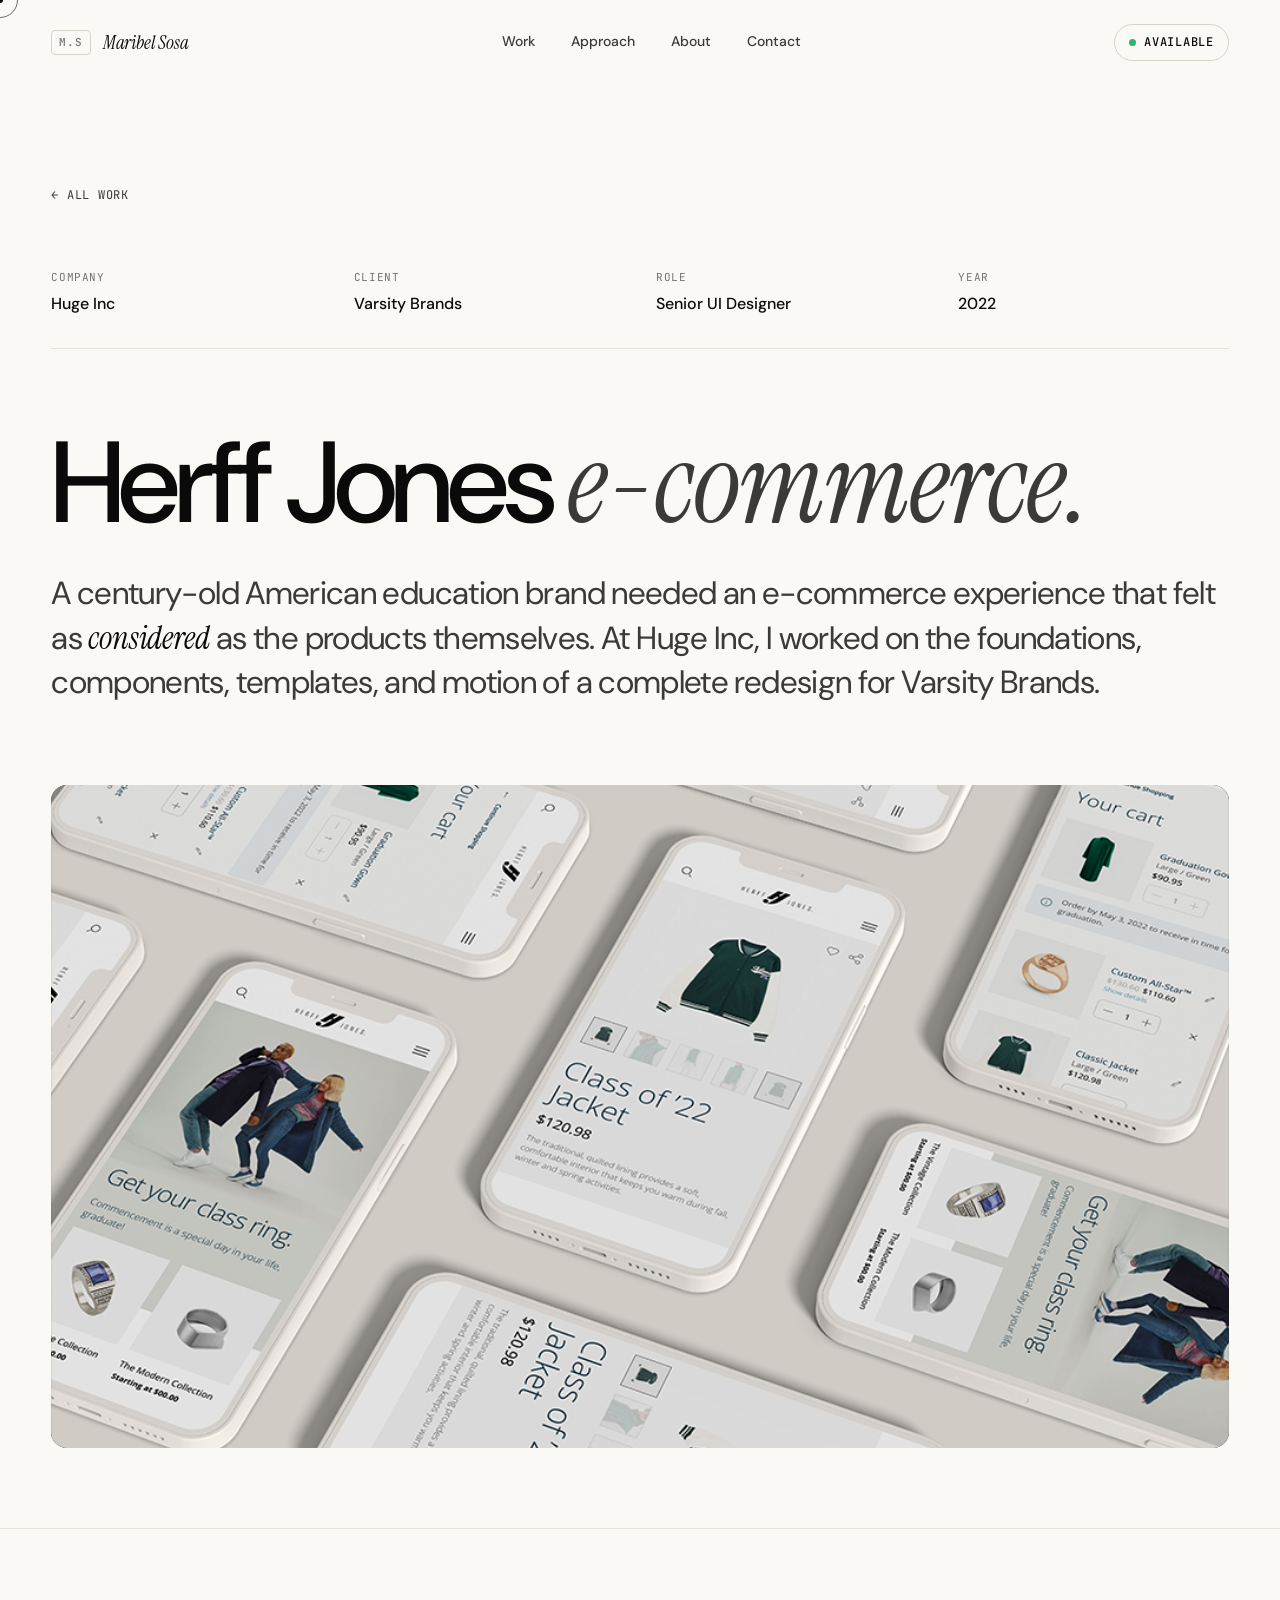
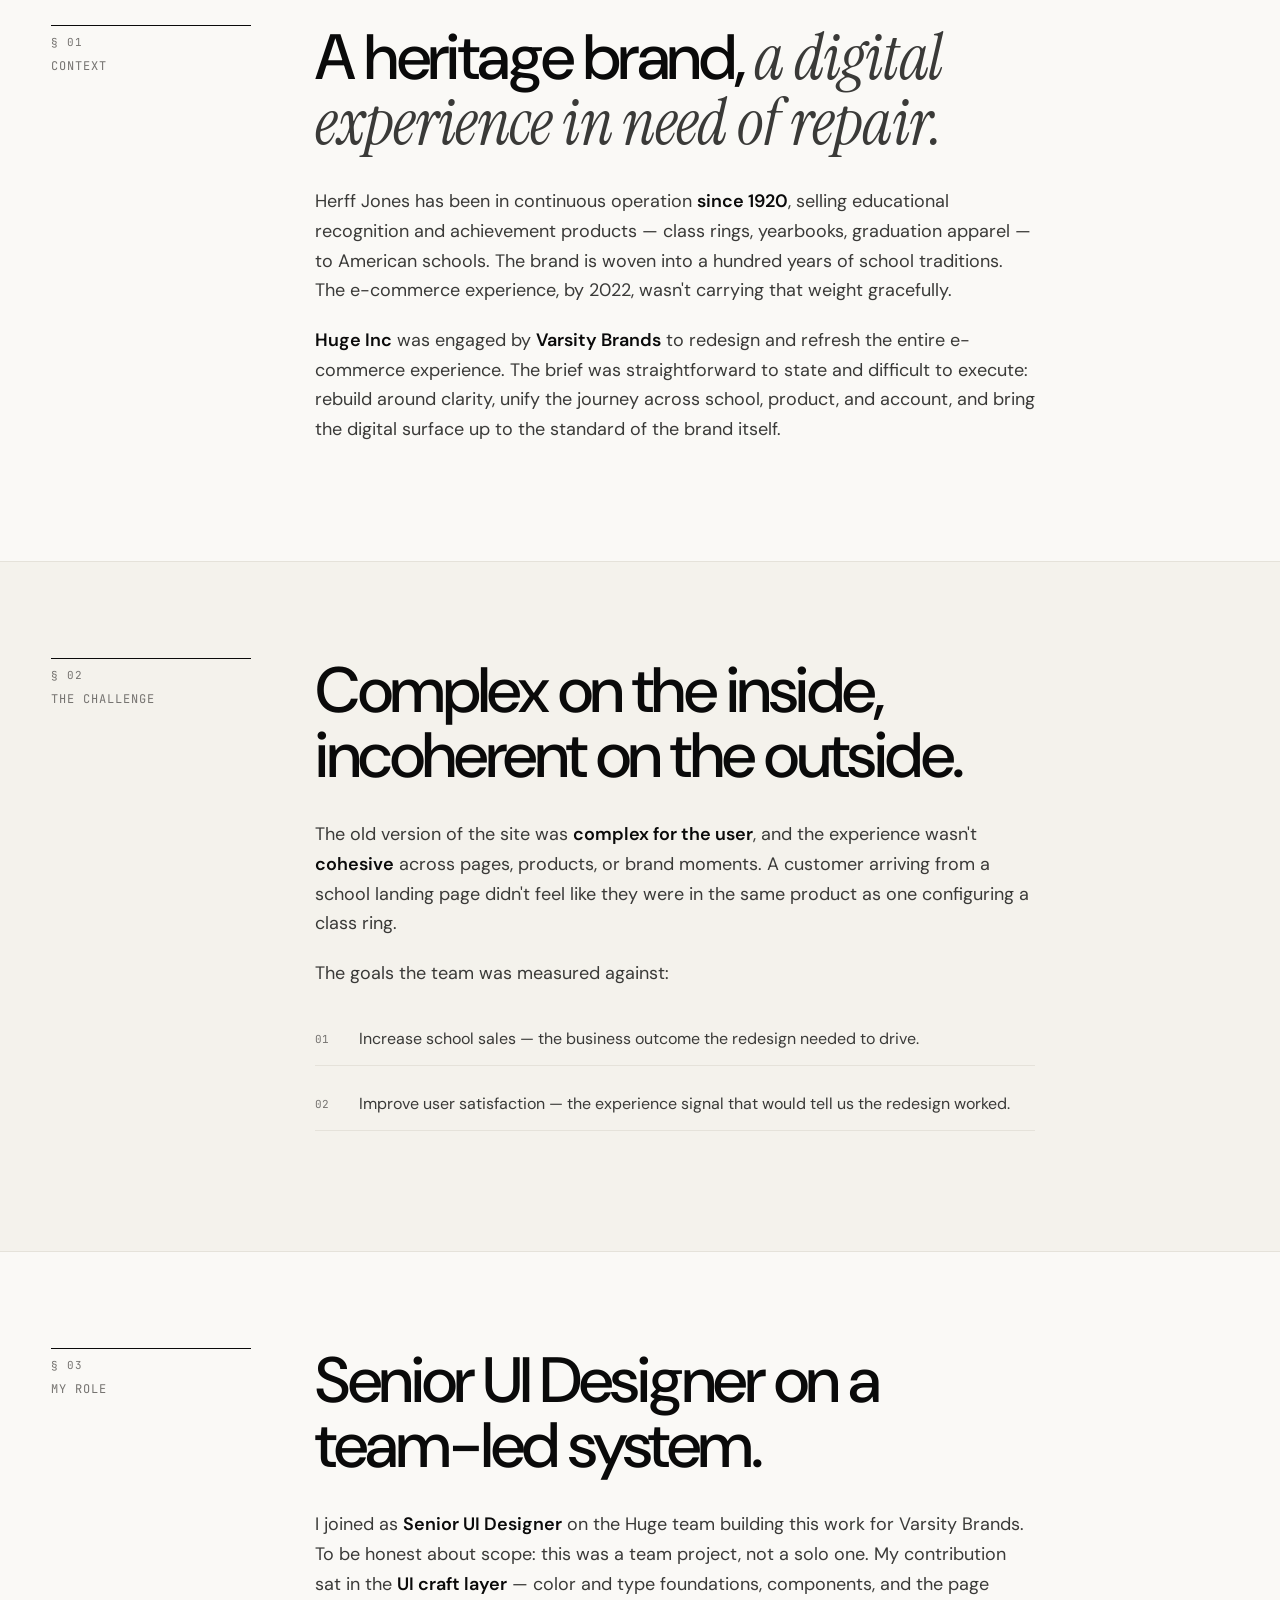
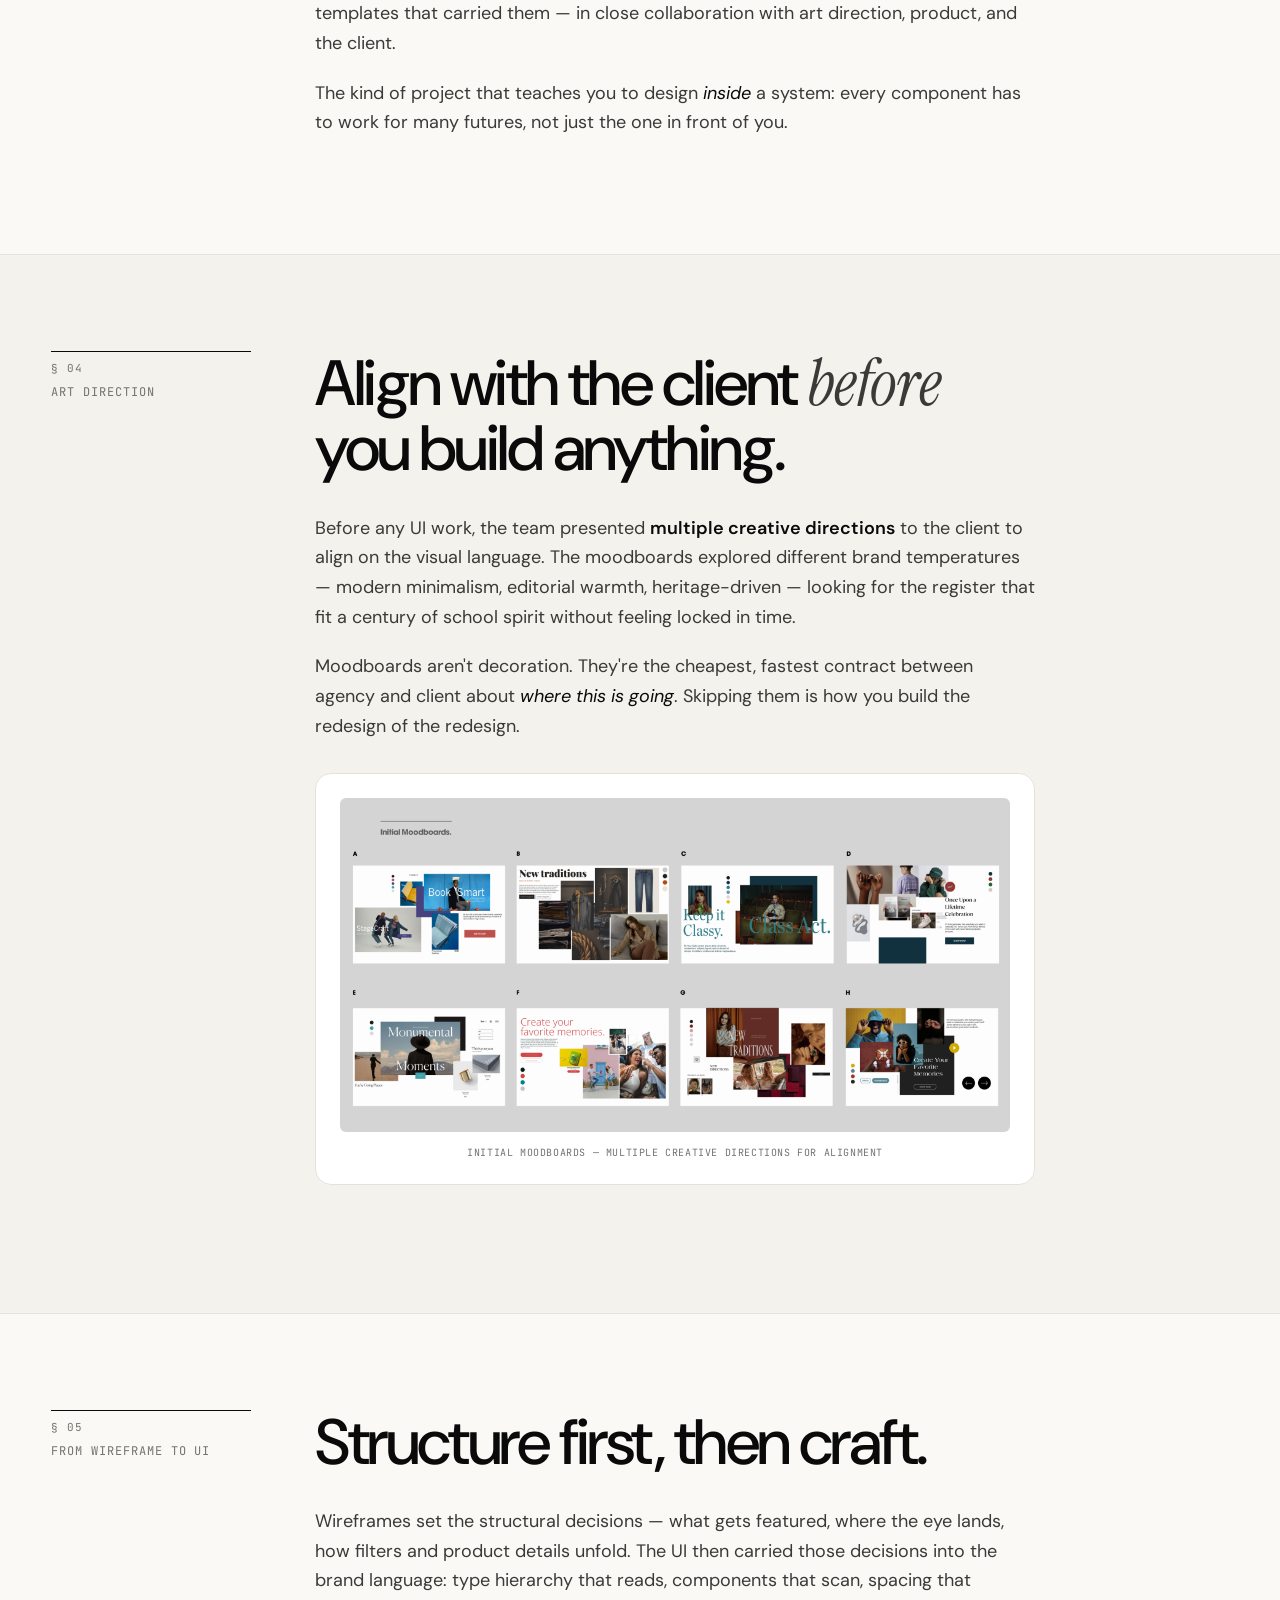
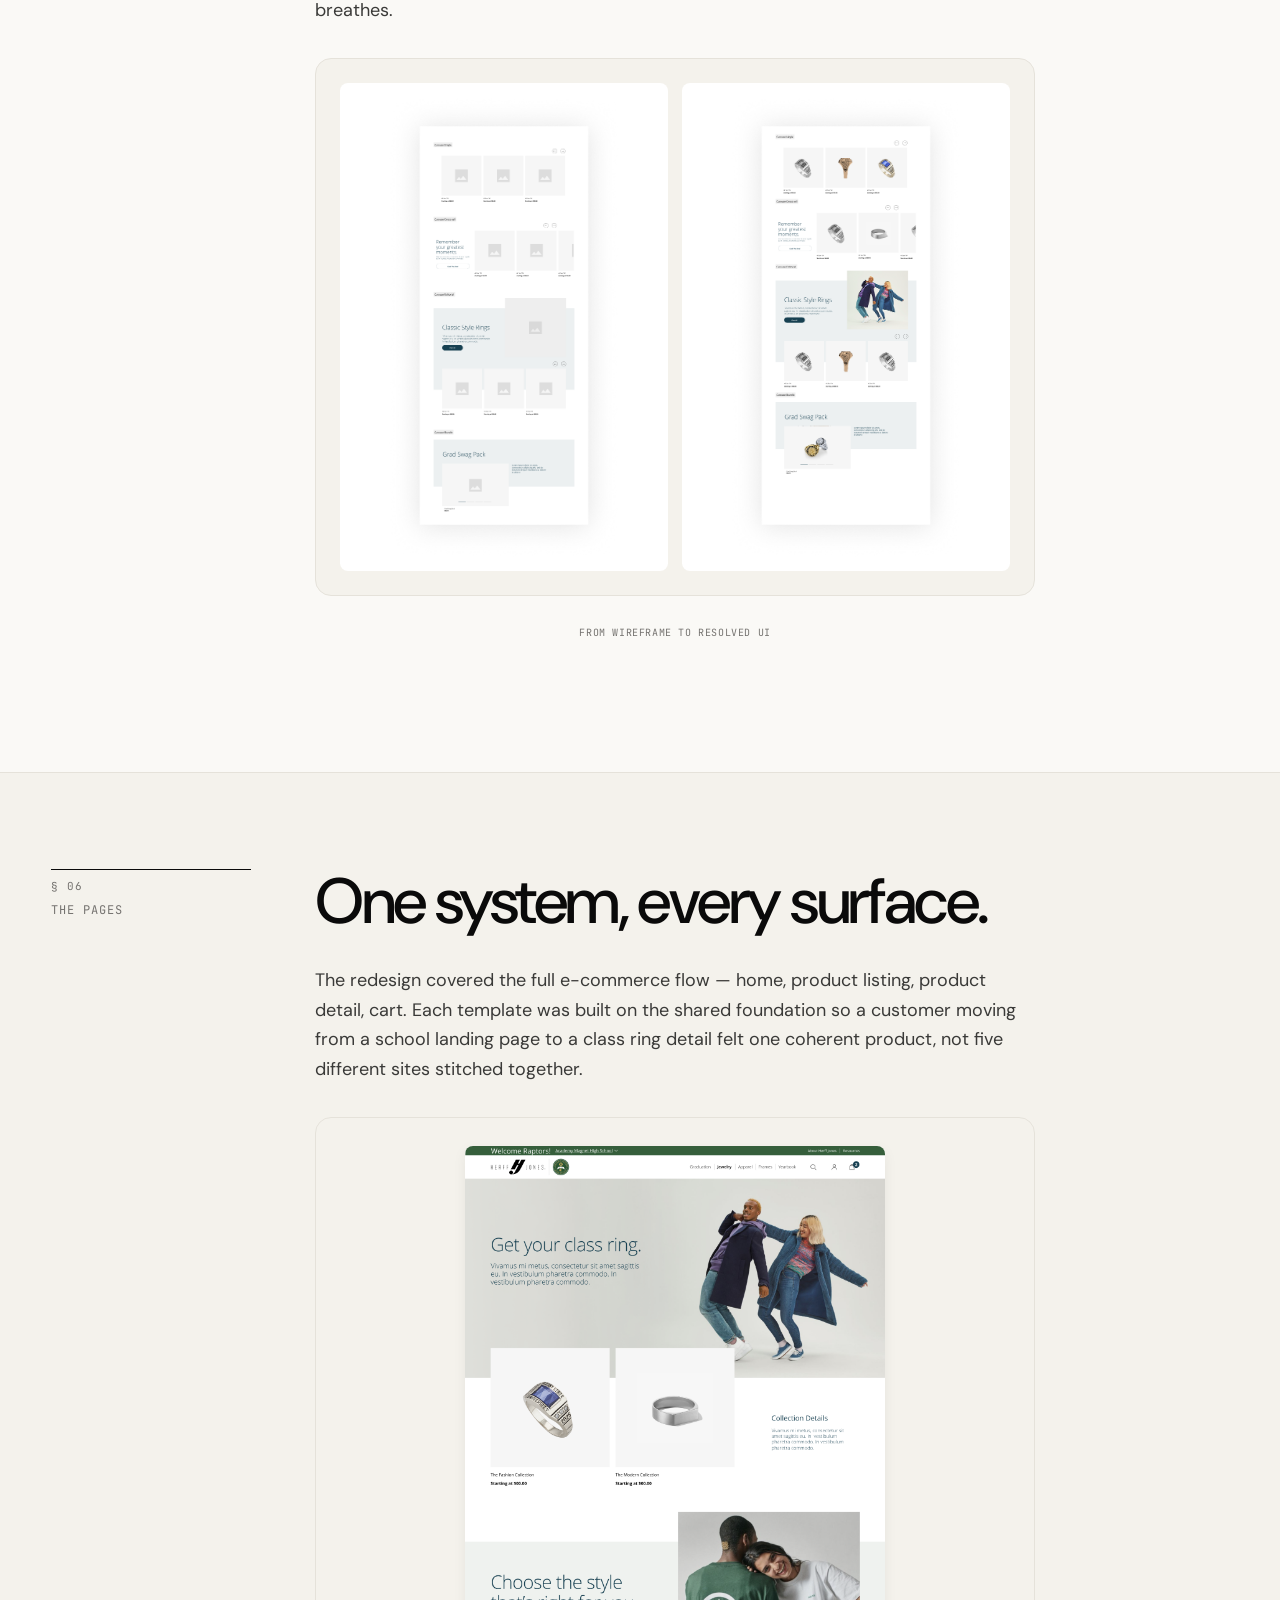
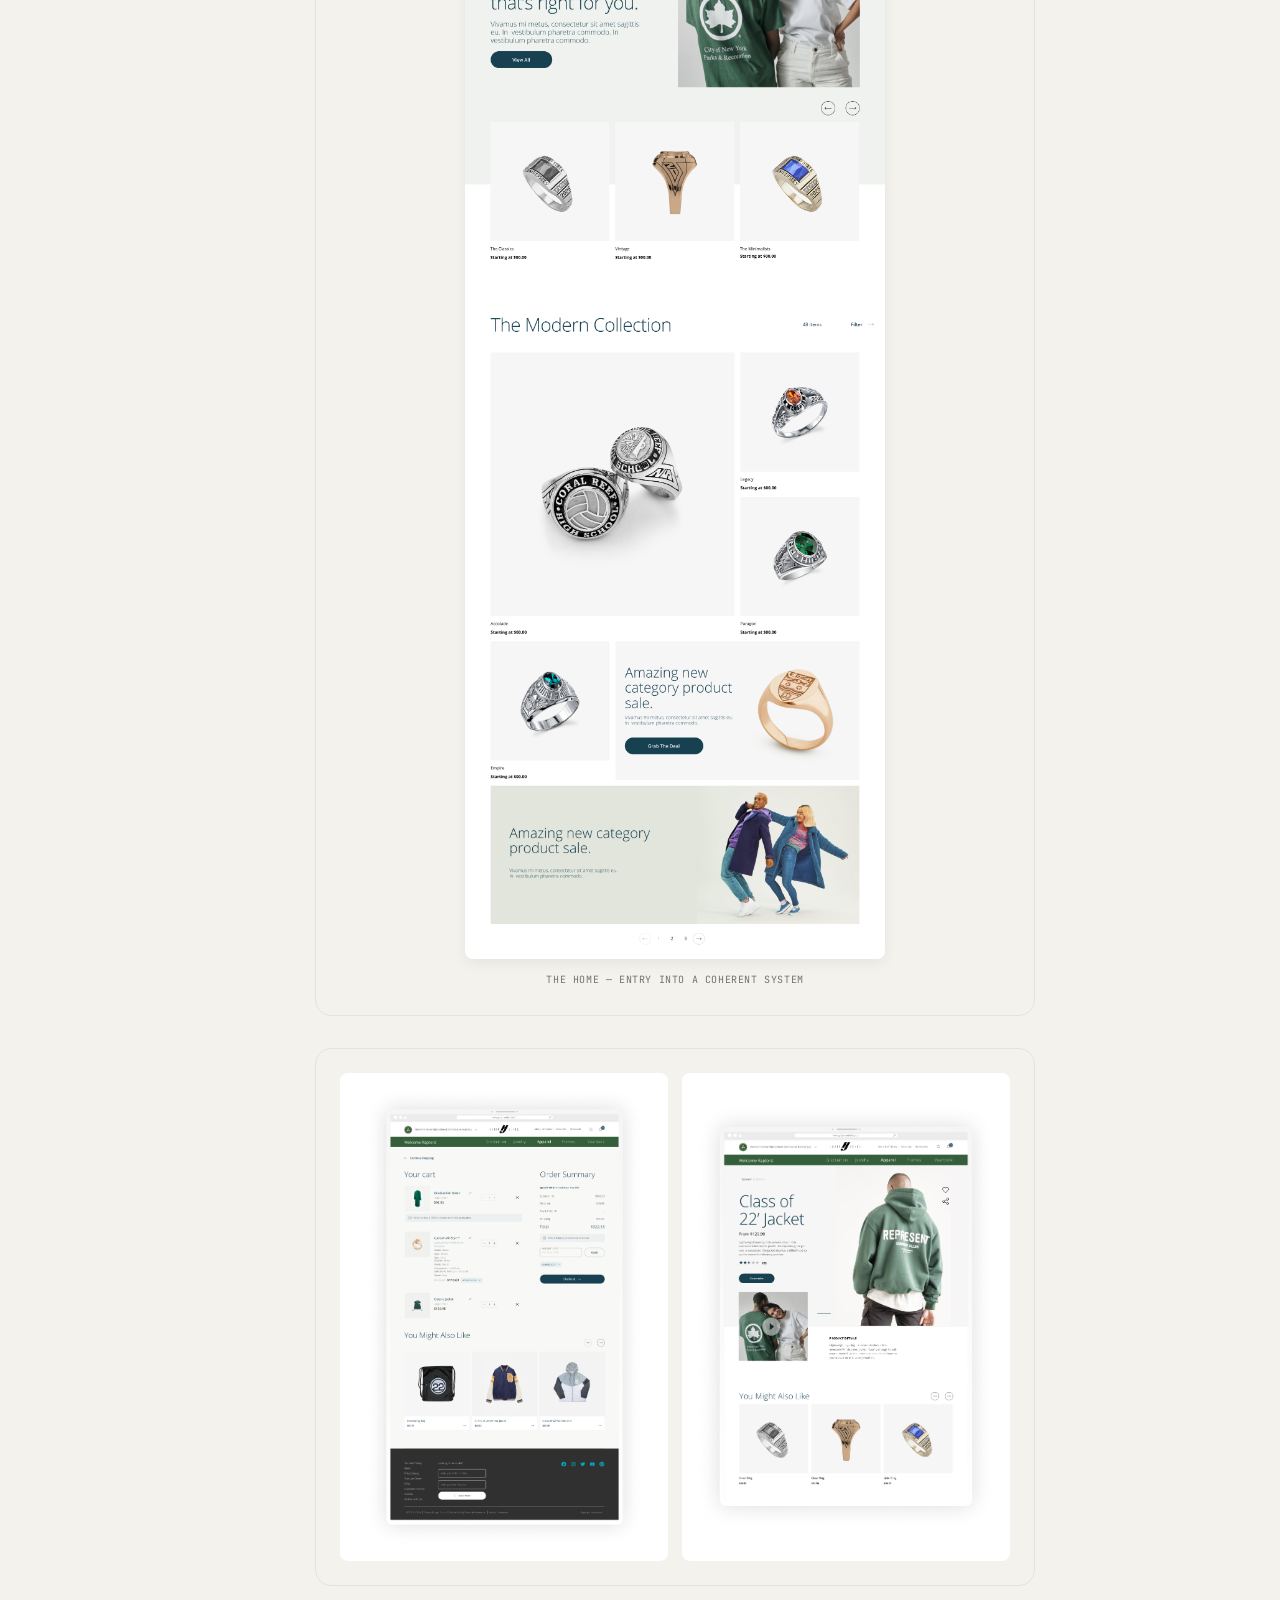
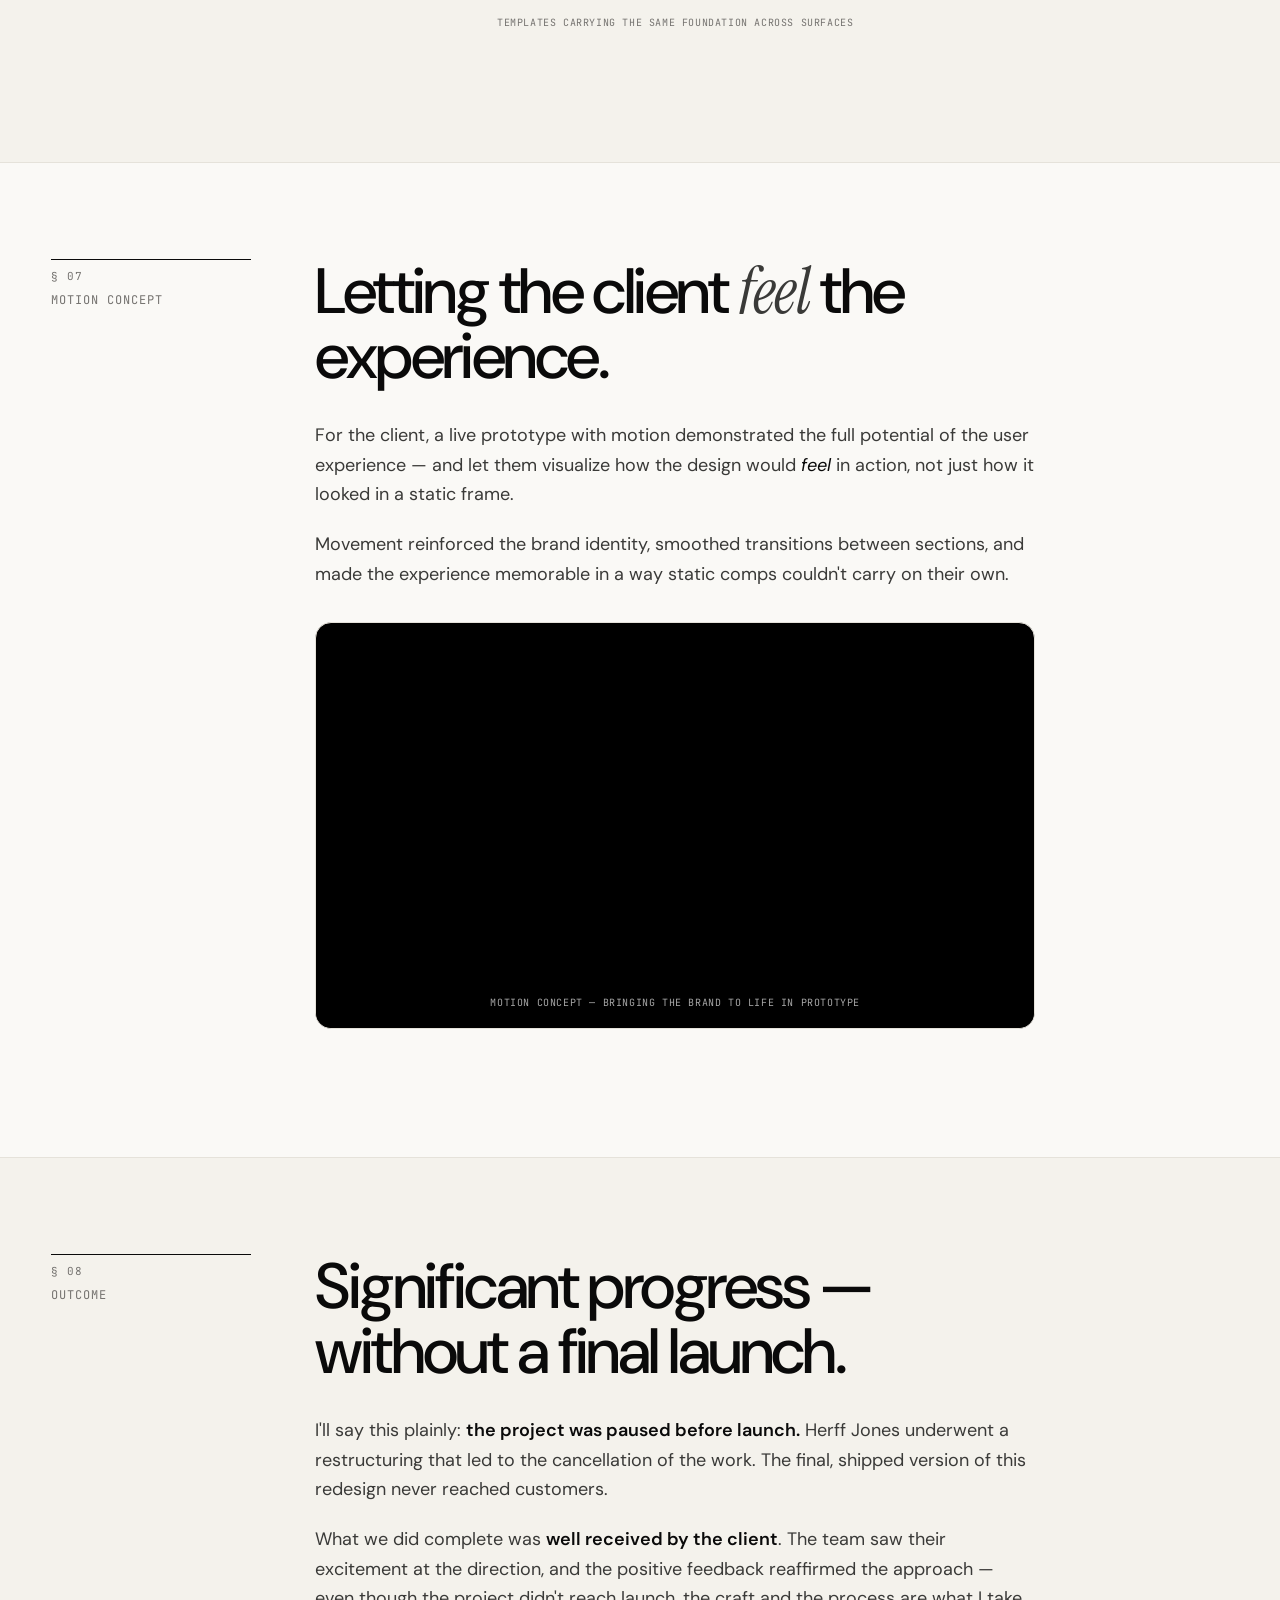
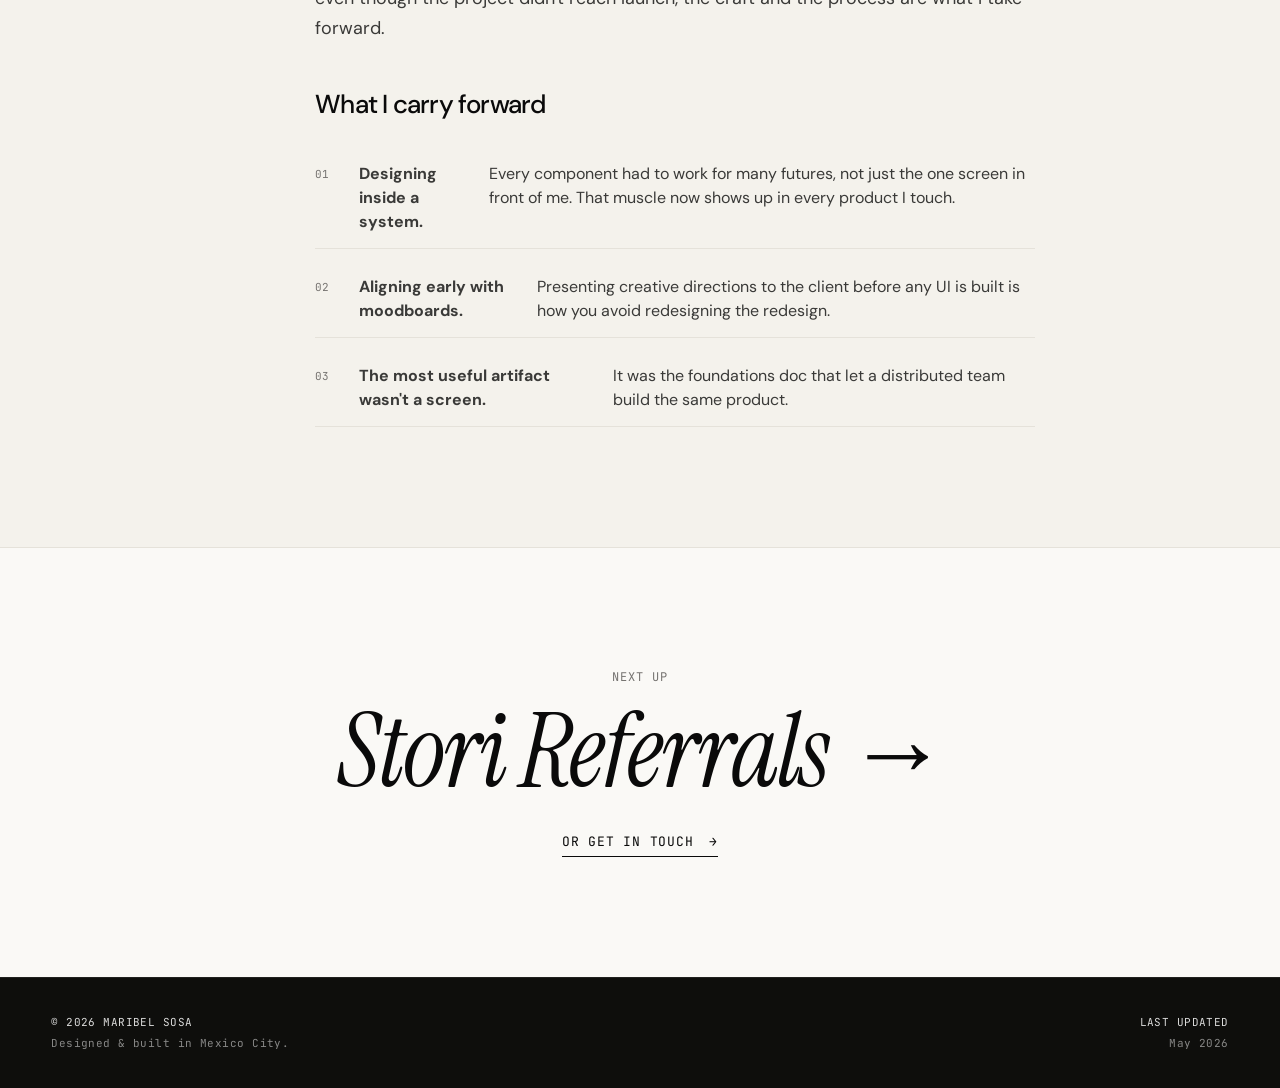
==== maribel-portfolio/herff-jones.html @ eb11849f "Add files via upload" ====
<!DOCTYPE html>
<html lang="en">
<head>
  <meta charset="UTF-8" />
  <meta name="viewport" content="width=device-width, initial-scale=1.0" />
  <title>Herff Jones e-commerce — Maribel Sosa</title>
  <link rel="icon" type="image/svg+xml" href="favicon.svg" />
  <meta name="description" content="A complete e-commerce redesign for Herff Jones, led at Huge Inc for Varsity Brands. Foundations, components, templates, and motion across a century-old American education brand." />

  <link rel="preconnect" href="https://fonts.googleapis.com" />
  <link rel="preconnect" href="https://fonts.gstatic.com" crossorigin />
  <link href="https://fonts.googleapis.com/css2?family=DM+Sans:opsz,wght@9..40,400;9..40,500;9..40,600&family=Instrument+Serif:ital@0;1&family=JetBrains+Mono:wght@400;500&display=swap" rel="stylesheet" />

  <link rel="stylesheet" href="styles.css" />
</head>
<body>
  <div class="cursor" aria-hidden="true"></div>
  <div class="cursor-trail" aria-hidden="true"></div>

  <header class="nav" id="nav">
    <div class="nav__inner">
      <a href="index.html" class="nav__brand" aria-label="Maribel Sosa, home">
        <span class="nav__brand-mark">M.S</span>
        <span class="nav__brand-name">Maribel Sosa</span>
      </a>
      <nav class="nav__menu" aria-label="Primary">
        <a href="index.html#work" class="nav__link" data-link>Work</a>
        <a href="index.html#approach" class="nav__link" data-link>Approach</a>
        <a href="index.html#about" class="nav__link" data-link>About</a>
        <a href="index.html#contact" class="nav__link" data-link>Contact</a>
      </nav>
      <a href="index.html#contact" class="nav__cta" data-link>
        <span class="status-dot" aria-hidden="true"></span>
        Available
      </a>
    </div>
  </header>

  <main>
    <!-- HERO -->
    <section class="case-hero">
      <div class="case-hero__inner">
        <a href="index.html" class="case-back" data-link>
          <span class="arrow">←</span>
          <span>All work</span>
        </a>

        <div class="case-meta">
          <div class="case-meta__item">
            <span class="case-meta__label">Company</span>
            <span class="case-meta__value">Huge Inc</span>
          </div>
          <div class="case-meta__item">
            <span class="case-meta__label">Client</span>
            <span class="case-meta__value">Varsity Brands</span>
          </div>
          <div class="case-meta__item">
            <span class="case-meta__label">Role</span>
            <span class="case-meta__value">Senior UI Designer</span>
          </div>
          <div class="case-meta__item">
            <span class="case-meta__label">Year</span>
            <span class="case-meta__value">2022</span>
          </div>
        </div>

        <h1 class="case-title">
          Herff Jones <em>e-commerce.</em>
        </h1>

        <p class="case-lede">
          A century-old American education brand needed an e-commerce experience that felt as <em>considered</em> as the products themselves. At Huge Inc, I worked on the foundations, components, templates, and motion of a complete redesign for Varsity Brands.
        </p>

        <div class="case-cover case-cover--neutral">
          <div class="media-img" style="background-image: url('assets/herff-jones/cover.png')" role="img" aria-label="Herff Jones e-commerce redesign — project cover"></div>
        </div>
      </div>
    </section>

    <!-- CONTEXT -->
    <section class="case-section">
      <div class="case-section__inner case-grid reveal">
        <div class="case-grid__label">
          <span class="case-grid__label-num">§ 01</span>
          <span>Context</span>
        </div>
        <div class="case-grid__content">
          <h2 class="case-h2">A heritage brand, <em>a digital experience in need of repair.</em></h2>
          <p class="case-p">
            Herff Jones has been in continuous operation <strong>since 1920</strong>, selling educational recognition and achievement products — class rings, yearbooks, graduation apparel — to American schools. The brand is woven into a hundred years of school traditions. The e-commerce experience, by 2022, wasn't carrying that weight gracefully.
          </p>
          <p class="case-p">
            <strong>Huge Inc</strong> was engaged by <strong>Varsity Brands</strong> to redesign and refresh the entire e-commerce experience. The brief was straightforward to state and difficult to execute: rebuild around clarity, unify the journey across school, product, and account, and bring the digital surface up to the standard of the brand itself.
          </p>
        </div>
      </div>
    </section>

    <!-- CHALLENGE -->
    <section class="case-section case-section--alt">
      <div class="case-section__inner case-grid reveal">
        <div class="case-grid__label">
          <span class="case-grid__label-num">§ 02</span>
          <span>The challenge</span>
        </div>
        <div class="case-grid__content">
          <h2 class="case-h2">Complex on the inside, incoherent on the outside.</h2>
          <p class="case-p">
            The old version of the site was <strong>complex for the user</strong>, and the experience wasn't <strong>cohesive</strong> across pages, products, or brand moments. A customer arriving from a school landing page didn't feel like they were in the same product as one configuring a class ring.
          </p>
          <p class="case-p">The goals the team was measured against:</p>
          <ol class="case-list">
            <li>Increase school sales — the business outcome the redesign needed to drive.</li>
            <li>Improve user satisfaction — the experience signal that would tell us the redesign worked.</li>
          </ol>
        </div>
      </div>
    </section>

    <!-- ROLE -->
    <section class="case-section">
      <div class="case-section__inner case-grid reveal">
        <div class="case-grid__label">
          <span class="case-grid__label-num">§ 03</span>
          <span>My role</span>
        </div>
        <div class="case-grid__content">
          <h2 class="case-h2">Senior UI Designer on a team-led system.</h2>
          <p class="case-p">
            I joined as <strong>Senior UI Designer</strong> on the Huge team building this work for Varsity Brands. To be honest about scope: this was a team project, not a solo one. My contribution sat in the <strong>UI craft layer</strong> — color and type foundations, components, and the page templates that carried them — in close collaboration with art direction, product, and the client.
          </p>
          <p class="case-p">
            The kind of project that teaches you to design <em>inside</em> a system: every component has to work for many futures, not just the one in front of you.
          </p>
        </div>
      </div>
    </section>

    <!-- ART DIRECTION -->
    <section class="case-section case-section--alt">
      <div class="case-section__inner case-grid reveal">
        <div class="case-grid__label">
          <span class="case-grid__label-num">§ 04</span>
          <span>Art direction</span>
        </div>
        <div class="case-grid__content">
          <h2 class="case-h2">Align with the client <em>before</em> you build anything.</h2>
          <p class="case-p">
            Before any UI work, the team presented <strong>multiple creative directions</strong> to the client to align on the visual language. The moodboards explored different brand temperatures — modern minimalism, editorial warmth, heritage-driven — looking for the register that fit a century of school spirit without feeling locked in time.
          </p>
          <p class="case-p">
            Moodboards aren't decoration. They're the cheapest, fastest contract between agency and client about <em>where this is going</em>. Skipping them is how you build the redesign of the redesign.
          </p>

          <div class="hj-image">
            <img src="assets/herff-jones/moodboards.png" alt="Initial moodboards exploring multiple creative directions for the Herff Jones redesign" />
            <span class="hj-image__caption">Initial moodboards — multiple creative directions for alignment</span>
          </div>
        </div>
      </div>
    </section>

    <!-- WIREFRAME → UI -->
    <section class="case-section">
      <div class="case-section__inner case-grid reveal">
        <div class="case-grid__label">
          <span class="case-grid__label-num">§ 05</span>
          <span>From wireframe to UI</span>
        </div>
        <div class="case-grid__content">
          <h2 class="case-h2">Structure first, then craft.</h2>
          <p class="case-p">
            Wireframes set the structural decisions — what gets featured, where the eye lands, how filters and product details unfold. The UI then carried those decisions into the brand language: type hierarchy that reads, components that scan, spacing that breathes.
          </p>

          <div class="hj-image hj-image--pair">
            <div>
              <img src="assets/herff-jones/wireframe.png" alt="Wireframe of a Herff Jones product page" />
            </div>
            <div>
              <img src="assets/herff-jones/layout.png" alt="The same product page resolved as final UI" />
            </div>
          </div>
          <span class="hj-image__caption hj-image__caption--standalone">From wireframe to resolved UI</span>
        </div>
      </div>
    </section>

    <!-- PAGES -->
    <section class="case-section case-section--alt">
      <div class="case-section__inner case-grid reveal">
        <div class="case-grid__label">
          <span class="case-grid__label-num">§ 06</span>
          <span>The pages</span>
        </div>
        <div class="case-grid__content">
          <h2 class="case-h2">One system, every surface.</h2>
          <p class="case-p">
            The redesign covered the full e-commerce flow — home, product listing, product detail, cart. Each template was built on the shared foundation so a customer moving from a school landing page to a class ring detail felt one coherent product, not five different sites stitched together.
          </p>

          <div class="hj-image hj-image--full">
            <img src="assets/herff-jones/page-01.png" alt="The full redesigned Herff Jones home page" />
            <span class="hj-image__caption">The home — entry into a coherent system</span>
          </div>

          <div class="hj-image hj-image--pair">
            <div>
              <img src="assets/herff-jones/page-02.png" alt="A product page from the redesigned Herff Jones e-commerce" />
            </div>
            <div>
              <img src="assets/herff-jones/page-03.png" alt="Another page template from the redesigned Herff Jones e-commerce" />
            </div>
          </div>
          <span class="hj-image__caption hj-image__caption--standalone">Templates carrying the same foundation across surfaces</span>
        </div>
      </div>
    </section>

    <!-- MOTION -->
    <section class="case-section">
      <div class="case-section__inner case-grid reveal">
        <div class="case-grid__label">
          <span class="case-grid__label-num">§ 07</span>
          <span>Motion concept</span>
        </div>
        <div class="case-grid__content">
          <h2 class="case-h2">Letting the client <em>feel</em> the experience.</h2>
          <p class="case-p">
            For the client, a live prototype with motion demonstrated the full potential of the user experience — and let them visualize how the design would <em>feel</em> in action, not just how it looked in a static frame.
          </p>
          <p class="case-p">
            Movement reinforced the brand identity, smoothed transitions between sections, and made the experience memorable in a way static comps couldn't carry on their own.
          </p>

          <div class="hj-image hj-image--video">
            <video autoplay loop muted playsinline preload="metadata" aria-label="Motion concept for the Herff Jones redesign">
              <source src="assets/herff-jones/motion.mp4" type="video/mp4" />
            </video>
            <span class="hj-image__caption">Motion concept — bringing the brand to life in prototype</span>
          </div>
        </div>
      </div>
    </section>

    <!-- OUTCOME -->
    <section class="case-section case-section--alt">
      <div class="case-section__inner case-grid reveal">
        <div class="case-grid__label">
          <span class="case-grid__label-num">§ 08</span>
          <span>Outcome</span>
        </div>
        <div class="case-grid__content">
          <h2 class="case-h2">Significant progress — without a final launch.</h2>
          <p class="case-p">
            I'll say this plainly: <strong>the project was paused before launch.</strong> Herff Jones underwent a restructuring that led to the cancellation of the work. The final, shipped version of this redesign never reached customers.
          </p>
          <p class="case-p">
            What we did complete was <strong>well received by the client</strong>. The team saw their excitement at the direction, and the positive feedback reaffirmed the approach — even though the project didn't reach launch, the craft and the process are what I take forward.
          </p>

          <h3 class="case-h3">What I carry forward</h3>
          <ol class="case-list">
            <li><strong>Designing inside a system.</strong> Every component had to work for many futures, not just the one screen in front of me. That muscle now shows up in every product I touch.</li>
            <li><strong>Aligning early with moodboards.</strong> Presenting creative directions to the client before any UI is built is how you avoid redesigning the redesign.</li>
            <li><strong>The most useful artifact wasn't a screen.</strong> It was the foundations doc that let a distributed team build the same product.</li>
          </ol>
        </div>
      </div>
    </section>

    <!-- NEXT -->
    <section class="case-next">
      <div class="case-next__inner">
        <span class="case-next__label">Next up</span>
        <div>
          <a href="stori.html" class="case-next__title" data-link>Stori Referrals →</a>
        </div>
        <div>
          <a href="index.html#contact" class="case-next__cta" data-link>
            <span>Or get in touch</span>
            <span class="arrow">→</span>
          </a>
        </div>
      </div>
    </section>
  </main>

  <footer class="footer">
    <div class="footer__inner">
      <div class="footer__col">
        <span class="footer__label">© 2026 Maribel Sosa</span>
        <span class="footer__sub">Designed & built in Mexico City.</span>
      </div>
      <div class="footer__col footer__col--right">
        <span class="footer__label">Last updated</span>
        <span class="footer__sub">May 2026</span>
      </div>
    </div>
  </footer>

  <script src="script.js"></script>
</body>
</html>
---- maribel-portfolio/styles.css ----
/* =============================================================
   Maribel Sosa — Portfolio
   Design system: Editorial minimalism + Product sophistication
   ============================================================= */

/* -------- Reset & base -------- */
*, *::before, *::after {
  box-sizing: border-box;
  margin: 0;
  padding: 0;
}

html {
  scroll-behavior: smooth;
  -webkit-font-smoothing: antialiased;
  -moz-osx-font-smoothing: grayscale;
}

body {
  font-family: var(--font-sans);
  font-size: 17px;
  line-height: 1.55;
  color: var(--ink);
  background: var(--bg);
  overflow-x: hidden;
  cursor: none;
}

img, svg { display: block; max-width: 100%; }
button { font: inherit; cursor: pointer; border: none; background: none; }
a { color: inherit; text-decoration: none; }
em, i { font-style: italic; }
ul { list-style: none; }

/* -------- Tokens -------- */
:root {
  /* Color */
  --bg: #FAF9F6;
  --bg-elevated: #F4F2EC;
  --bg-inverse: #0E0E0C;
  --ink: #0A0A0A;
  --ink-secondary: #3A3A38;
  --ink-muted: #757370;
  --ink-soft: #B8B5AE;
  --border: #E5E2DA;
  --border-strong: #D6D2C7;
  --accent: #FF5B27;
  --green: #2CB674;
  --green-deep: #0E3D2A;

  /* Typography */
  --font-sans: 'DM Sans', -apple-system, BlinkMacSystemFont, 'Segoe UI', sans-serif;
  --font-display: 'DM Sans', -apple-system, BlinkMacSystemFont, sans-serif;
  --font-serif: 'Instrument Serif', 'Times New Roman', Georgia, serif;
  --font-mono: 'JetBrains Mono', ui-monospace, 'SF Mono', Menlo, monospace;

  /* Layout */
  --gutter: clamp(20px, 4vw, 64px);
  --max-width: 1440px;
  --content-width: 1200px;
  --reading-width: 720px;

  /* Motion */
  --ease-out: cubic-bezier(0.22, 1, 0.36, 1);
  --ease-in-out: cubic-bezier(0.65, 0, 0.35, 1);
  --duration-fast: 240ms;
  --duration-base: 480ms;
  --duration-slow: 800ms;
}

/* -------- Selection -------- */
::selection {
  background: var(--ink);
  color: var(--bg);
}

/* -------- Custom cursor -------- */
.cursor, .cursor-trail {
  position: fixed;
  top: 0;
  left: 0;
  pointer-events: none;
  z-index: 9999;
  border-radius: 50%;
  transition: transform 60ms linear, width 200ms var(--ease-out), height 200ms var(--ease-out), opacity 200ms;
  mix-blend-mode: difference;
}
.cursor {
  width: 6px;
  height: 6px;
  background: #fff;
  transform: translate(-50%, -50%);
}
.cursor-trail {
  width: 36px;
  height: 36px;
  border: 1px solid #fff;
  transform: translate(-50%, -50%);
  opacity: 0.6;
}
.cursor.is-hover { width: 14px; height: 14px; }
.cursor-trail.is-hover { width: 64px; height: 64px; opacity: 0.9; }
.cursor.is-hidden, .cursor-trail.is-hidden { opacity: 0; }

@media (hover: none), (max-width: 900px) {
  .cursor, .cursor-trail { display: none; }
  body { cursor: auto; }
}

/* -------- Typography utilities -------- */
.display {
  font-family: var(--font-display);
  font-weight: 500;
  letter-spacing: -0.04em;
  line-height: 0.98;
}

/* Serif italic as accent — used inside <em> in display headlines */
.hero__word em,
.section-head__title em,
.case-title em,
.case-h2 em,
.contact__headline em,
.case-next__title,
.case-pull,
.about__paragraph strong {
  font-family: var(--font-serif);
  font-style: italic;
  font-weight: 400;
  letter-spacing: -0.01em;
}

.eyebrow {
  display: inline-flex;
  align-items: center;
  gap: 10px;
  font-family: var(--font-mono);
  font-size: 12px;
  font-weight: 500;
  text-transform: uppercase;
  letter-spacing: 0.08em;
  color: var(--ink-secondary);
}
.eyebrow--inverse {
  color: rgba(255,255,255,0.85);
}
.eyebrow__dot {
  display: inline-block;
  width: 6px;
  height: 6px;
  border-radius: 50%;
  background: var(--ink);
  position: relative;
}
.eyebrow__dot::after {
  content: '';
  position: absolute;
  inset: -4px;
  border: 1px solid var(--ink);
  border-radius: 50%;
  opacity: 0.3;
  animation: pulse 2.4s ease-in-out infinite;
}
.eyebrow__dot--green { background: var(--green); }
.eyebrow__dot--green::after { border-color: var(--green); }

@keyframes pulse {
  0%, 100% { transform: scale(1); opacity: 0.3; }
  50% { transform: scale(1.6); opacity: 0; }
}

.tag {
  display: inline-block;
  padding: 6px 12px;
  border: 1px solid var(--border-strong);
  border-radius: 999px;
  font-family: var(--font-mono);
  font-size: 11px;
  font-weight: 500;
  letter-spacing: 0.04em;
  text-transform: uppercase;
  color: var(--ink-secondary);
  background: transparent;
}
.tag--ghost {
  border-style: dashed;
  color: var(--ink-muted);
}

/* =============================================================
   NAV
   ============================================================= */
.nav {
  position: fixed;
  top: 0;
  left: 0;
  right: 0;
  z-index: 100;
  padding: 24px var(--gutter);
  transition: background var(--duration-base) var(--ease-out), backdrop-filter var(--duration-base);
}
.nav.is-scrolled {
  background: rgba(250, 249, 246, 0.78);
  backdrop-filter: blur(16px);
  -webkit-backdrop-filter: blur(16px);
  border-bottom: 1px solid var(--border);
}
.nav__inner {
  max-width: var(--max-width);
  margin: 0 auto;
  display: flex;
  align-items: center;
  justify-content: space-between;
  gap: 32px;
}
.nav__brand {
  display: inline-flex;
  align-items: center;
  gap: 12px;
  font-family: var(--font-display);
  font-size: 17px;
  font-weight: 500;
  letter-spacing: -0.02em;
}
.nav__brand-mark {
  font-family: var(--font-mono);
  font-size: 11px;
  letter-spacing: 0.08em;
  color: var(--ink-muted);
  border: 1px solid var(--border-strong);
  padding: 3px 7px;
  border-radius: 4px;
  font-weight: 500;
}
.nav__brand-name {
  font-family: var(--font-serif);
  font-style: italic;
  font-weight: 400;
  font-size: 19px;
  letter-spacing: -0.01em;
}
.nav__menu {
  display: flex;
  gap: 36px;
}
.nav__link {
  font-family: var(--font-sans);
  font-size: 14px;
  font-weight: 500;
  color: var(--ink-secondary);
  position: relative;
  transition: color var(--duration-fast);
}
.nav__link::after {
  content: '';
  position: absolute;
  left: 0;
  right: 0;
  bottom: -4px;
  height: 1px;
  background: var(--ink);
  transform: scaleX(0);
  transform-origin: left;
  transition: transform var(--duration-base) var(--ease-out);
}
.nav__link:hover { color: var(--ink); }
.nav__link:hover::after { transform: scaleX(1); }

.nav__cta {
  display: inline-flex;
  align-items: center;
  gap: 8px;
  padding: 8px 14px;
  border: 1px solid var(--border-strong);
  border-radius: 999px;
  font-family: var(--font-mono);
  font-size: 12px;
  font-weight: 500;
  text-transform: uppercase;
  letter-spacing: 0.06em;
  color: var(--ink);
  transition: background var(--duration-fast), border-color var(--duration-fast);
}
.nav__cta:hover {
  background: var(--ink);
  color: var(--bg);
  border-color: var(--ink);
}
.status-dot {
  width: 7px;
  height: 7px;
  border-radius: 50%;
  background: var(--green);
  box-shadow: 0 0 0 0 rgba(44, 182, 116, 0.6);
  animation: status 2s ease-in-out infinite;
}
@keyframes status {
  0%, 100% { box-shadow: 0 0 0 0 rgba(44, 182, 116, 0.6); }
  50% { box-shadow: 0 0 0 6px rgba(44, 182, 116, 0); }
}

@media (max-width: 768px) {
  .nav__menu { display: none; }
}

/* =============================================================
   HERO
   ============================================================= */
.hero {
  min-height: 100vh;
  padding: 160px var(--gutter) 80px;
  display: flex;
  align-items: center;
  position: relative;
}
.hero__grid {
  max-width: var(--max-width);
  width: 100%;
  margin: 0 auto;
  display: grid;
  grid-template-columns: 1fr;
  gap: 64px;
  position: relative;
}
.hero__meta { grid-row: 1; }
.hero__headline {
  font-family: var(--font-display);
  font-weight: 500;
  font-size: clamp(54px, 10.5vw, 168px);
  line-height: 0.94;
  letter-spacing: -0.045em;
  color: var(--ink);
  max-width: 14ch;
}
.hero__line {
  display: block;
  overflow: hidden;
}
.hero__word {
  display: inline-block;
  transform: translateY(110%);
  opacity: 0;
  animation: heroReveal 1100ms var(--ease-out) forwards;
}
.hero__word em { color: var(--ink-secondary); }

.hero__line:nth-child(1) .hero__word { animation-delay: 100ms; }
.hero__line:nth-child(2) .hero__word:nth-child(1) { animation-delay: 200ms; }
.hero__line:nth-child(2) .hero__word:nth-child(2) { animation-delay: 280ms; }
.hero__line:nth-child(3) .hero__word:nth-child(1) { animation-delay: 360ms; }
.hero__line:nth-child(3) .hero__word:nth-child(2) { animation-delay: 440ms; }
.hero__line:nth-child(4) .hero__word:nth-child(1) { animation-delay: 520ms; }
.hero__line:nth-child(4) .hero__word:nth-child(2) { animation-delay: 600ms; }

@keyframes heroReveal {
  to { transform: translateY(0); opacity: 1; }
}

.hero__intro {
  max-width: 56ch;
  margin-left: auto;
  opacity: 0;
  transform: translateY(20px);
  animation: fadeUp 900ms var(--ease-out) 800ms forwards;
}
.hero__intro-text {
  font-size: 19px;
  line-height: 1.6;
  color: var(--ink-secondary);
}
.hero__intro-text strong {
  color: var(--ink);
  font-weight: 600;
}
.hero__intro-text a {
  color: var(--ink);
  border-bottom: 1px solid var(--ink);
  font-weight: 500;
  transition: opacity var(--duration-fast);
}
.hero__intro-text a:hover { opacity: 0.6; }

.hero__footer {
  display: grid;
  grid-template-columns: repeat(3, minmax(0, 1fr));
  gap: 32px;
  border-top: 1px solid var(--border);
  padding-top: 28px;
  opacity: 0;
  animation: fadeUp 900ms var(--ease-out) 1000ms forwards;
}
.hero__footer-item {
  display: flex;
  flex-direction: column;
  gap: 6px;
}
.hero__footer-label {
  font-family: var(--font-mono);
  font-size: 11px;
  letter-spacing: 0.08em;
  text-transform: uppercase;
  color: var(--ink-muted);
}
.hero__footer-value {
  font-family: var(--font-sans);
  font-size: 15px;
  font-weight: 500;
  color: var(--ink);
}

.hero__scroll-indicator {
  position: absolute;
  bottom: -40px;
  right: 0;
  display: flex;
  flex-direction: column;
  align-items: center;
  gap: 12px;
  opacity: 0;
  animation: fadeUp 800ms var(--ease-out) 1300ms forwards;
}
.hero__scroll-line {
  width: 1px;
  height: 60px;
  background: linear-gradient(to bottom, var(--ink) 0%, transparent 100%);
  position: relative;
  overflow: hidden;
}
.hero__scroll-line::after {
  content: '';
  position: absolute;
  inset: 0;
  background: var(--bg);
  transform: translateY(-100%);
  animation: scrollLine 2.4s ease-in-out infinite;
}
@keyframes scrollLine {
  0% { transform: translateY(-100%); }
  100% { transform: translateY(100%); }
}
.hero__scroll-text {
  font-family: var(--font-mono);
  font-size: 10px;
  letter-spacing: 0.1em;
  text-transform: uppercase;
  color: var(--ink-muted);
  writing-mode: vertical-rl;
  transform: rotate(180deg);
}

@keyframes fadeUp {
  to { opacity: 1; transform: translateY(0); }
}

@media (max-width: 768px) {
  .hero__footer { grid-template-columns: 1fr; gap: 16px; }
  .hero__scroll-indicator { display: none; }
}

/* =============================================================
   SECTION HEAD
   ============================================================= */
.section-head {
  max-width: var(--max-width);
  margin: 0 auto 80px;
  padding: 0 var(--gutter);
  display: grid;
  grid-template-columns: 100px 1fr;
  gap: 64px;
  align-items: start;
}
.section-head__index {
  font-family: var(--font-mono);
  font-size: 12px;
  font-weight: 500;
  letter-spacing: 0.06em;
  color: var(--ink-muted);
  padding-top: 14px;
  border-top: 1px solid var(--ink);
  display: inline-block;
}
.section-head__title {
  font-family: var(--font-display);
  font-weight: 500;
  font-size: clamp(44px, 6vw, 88px);
  letter-spacing: -0.04em;
  line-height: 0.98;
  color: var(--ink);
  max-width: 12ch;
}
.section-head__lede {
  grid-column: 2;
  font-size: 18px;
  line-height: 1.55;
  color: var(--ink-secondary);
  max-width: 60ch;
  margin-top: 24px;
}

@media (max-width: 768px) {
  .section-head { grid-template-columns: 1fr; gap: 16px; }
  .section-head__lede { grid-column: 1; }
}

/* =============================================================
   WORK
   ============================================================= */
.work {
  padding: 120px 0;
}
.work__list {
  max-width: var(--max-width);
  margin: 0 auto;
  padding: 0 var(--gutter);
  display: flex;
  flex-direction: column;
}

.project {
  display: grid;
  grid-template-columns: 100px 1fr 1fr;
  gap: 40px 64px;
  padding: 56px 0;
  border-top: 1px solid var(--border);
  position: relative;
  transition: opacity var(--duration-base);
}
.project:last-of-type { border-bottom: 1px solid var(--border); }
.project--placeholder { opacity: 0.55; }

.project__index {
  display: flex;
  flex-direction: column;
  gap: 6px;
}
.project__num {
  font-family: var(--font-mono);
  font-size: 13px;
  font-weight: 500;
  color: var(--ink);
  letter-spacing: 0.04em;
}
.project__year {
  font-family: var(--font-mono);
  font-size: 11px;
  color: var(--ink-muted);
  letter-spacing: 0.06em;
  text-transform: uppercase;
}

.project__content {
  display: flex;
  flex-direction: column;
  gap: 20px;
  max-width: 56ch;
}
.project__meta {
  display: flex;
  flex-wrap: wrap;
  gap: 8px;
}
.project__title {
  font-family: var(--font-display);
  font-weight: 500;
  font-size: clamp(36px, 4.5vw, 64px);
  letter-spacing: -0.035em;
  line-height: 1;
  color: var(--ink);
  transition: transform var(--duration-base) var(--ease-out);
}
.project__title--ghost {
  color: var(--ink-muted);
  font-family: var(--font-serif);
  font-style: italic;
  font-weight: 400;
}
.project__summary {
  font-size: 17px;
  line-height: 1.6;
  color: var(--ink-secondary);
}
.project__summary--ghost { color: var(--ink-muted); }

.project__metrics {
  display: grid;
  grid-template-columns: repeat(3, 1fr);
  gap: 16px;
  margin-top: 12px;
  border-top: 1px solid var(--border);
  padding-top: 24px;
}
.metric {
  display: flex;
  flex-direction: column;
  gap: 4px;
}
.metric__value {
  font-family: var(--font-display);
  font-size: 28px;
  font-weight: 500;
  letter-spacing: -0.03em;
  line-height: 1;
  color: var(--ink);
}
.metric__label {
  font-family: var(--font-mono);
  font-size: 10px;
  letter-spacing: 0.06em;
  text-transform: uppercase;
  color: var(--ink-muted);
  line-height: 1.3;
}

.project__visual {
  align-self: center;
  position: relative;
  transition: transform var(--duration-slow) var(--ease-out);
}
.project__visual-frame {
  aspect-ratio: 4/3;
  background: var(--bg-elevated);
  border-radius: 12px;
  border: 1px solid var(--border);
  overflow: hidden;
  position: relative;
  display: flex;
  align-items: center;
  justify-content: center;
  transition: transform var(--duration-base) var(--ease-out);
}
.project__visual-frame--stori {
  background: linear-gradient(135deg, #0E3D2A 0%, #0a2d1f 100%);
}
.project__visual-frame--ghost {
  background: var(--bg-elevated);
  border-style: dashed;
}

.project:hover .project__visual-frame { transform: scale(1.02); }
.project:hover .project__title { transform: translateX(4px); }

.project__cta {
  grid-column: 2;
  display: inline-flex;
  align-items: center;
  gap: 12px;
  margin-top: 16px;
  font-family: var(--font-mono);
  font-size: 13px;
  font-weight: 500;
  letter-spacing: 0.04em;
  text-transform: uppercase;
  color: var(--ink);
  align-self: start;
}
.project__cta .arrow {
  display: inline-block;
  transition: transform var(--duration-base) var(--ease-out);
}
.project:hover .project__cta .arrow { transform: translateX(8px); }

a.project { display: grid; }

@media (max-width: 1024px) {
  .project { grid-template-columns: 60px 1fr; }
  .project__visual { grid-column: 1 / -1; order: 3; margin-top: 16px; }
  .project__cta { grid-column: 1 / -1; }
  .project__metrics { grid-template-columns: repeat(3, 1fr); }
}
@media (max-width: 600px) {
  .project { grid-template-columns: 1fr; gap: 24px; padding: 40px 0; }
  .project__metrics { grid-template-columns: 1fr 1fr; }
  .project__cta { grid-column: 1; }
}

/* =============================================================
   PHONE MOCKUPS (CSS-only)
   ============================================================= */
.phone-stack {
  position: relative;
  display: flex;
  gap: 16px;
  padding: 32px;
  align-items: center;
  justify-content: center;
  width: 100%;
  height: 100%;
}
.phone {
  width: 140px;
  aspect-ratio: 9 / 19;
  border-radius: 22px;
  background: #fff;
  padding: 8px;
  box-shadow: 0 30px 60px -20px rgba(0,0,0,0.45);
  flex-shrink: 0;
  transform-origin: center;
  transition: transform var(--duration-slow) var(--ease-out);
}
.phone--1 { transform: rotate(-4deg) translateY(-8px); }
.phone--2 { transform: rotate(4deg) translateY(8px); }
.project:hover .phone--1 { transform: rotate(-6deg) translateY(-14px); }
.project:hover .phone--2 { transform: rotate(6deg) translateY(14px); }

.phone__screen {
  width: 100%;
  height: 100%;
  background: #fff;
  border-radius: 16px;
  padding: 12px 8px;
  display: flex;
  flex-direction: column;
  gap: 8px;
  overflow: hidden;
  position: relative;
}
.phone__screen--mission { background: #0E3D2A; }
.phone__screen--medals { background: #0E3D2A; }

.phone__bar {
  display: flex;
  justify-content: center;
  padding: 4px 0;
}
.phone__bar span {
  width: 28px;
  height: 3px;
  background: rgba(255,255,255,0.3);
  border-radius: 2px;
}
.phone__title {
  font-family: var(--font-sans);
  color: #fff;
  font-size: 10px;
  font-weight: 600;
  text-align: center;
  margin-bottom: 4px;
}
.phone__card {
  background: #fff;
  border-radius: 8px;
  padding: 8px;
  display: flex;
  align-items: center;
  gap: 8px;
}
.phone__card--green {
  background: rgba(255,255,255,0.95);
}
.phone__card--dark {
  background: rgba(255,255,255,0.08);
  border: 1px solid rgba(255,255,255,0.15);
}
.phone__icon {
  width: 22px;
  height: 22px;
  border-radius: 50%;
  background: var(--green);
  color: #fff;
  display: flex;
  align-items: center;
  justify-content: center;
  font-size: 12px;
  font-weight: 700;
  flex-shrink: 0;
}
.phone__icon--circle {
  background: var(--green);
  border: 2px solid rgba(255,255,255,0.2);
}
.phone__lines { display: flex; flex-direction: column; gap: 4px; flex: 1; }
.phone__line {
  height: 4px;
  background: var(--ink);
  opacity: 0.85;
  border-radius: 2px;
}
.phone__line--lg { width: 70%; }
.phone__line--sm { width: 45%; height: 3px; opacity: 0.5; }
.phone__line--light { background: #fff; }

.phone__list { display: flex; flex-direction: column; gap: 4px; margin-top: 4px; }
.phone__list-item {
  height: 14px;
  background: rgba(255,255,255,0.08);
  border-radius: 4px;
}
.phone__list-item--active {
  background: rgba(44, 182, 116, 0.25);
  border-left: 2px solid var(--green);
}

.phone__grid {
  display: grid;
  grid-template-columns: repeat(3, 1fr);
  gap: 4px;
  margin-top: 4px;
}
.phone__grid-cell {
  aspect-ratio: 1;
  background: rgba(255,255,255,0.06);
  border-radius: 4px;
}
.phone__grid-cell--won {
  background: rgba(44, 182, 116, 0.4);
  border: 1px solid var(--green);
}

.phone__cta {
  margin-top: auto;
  padding: 6px;
  background: var(--green);
  color: #fff;
  text-align: center;
  border-radius: 16px;
  font-size: 8px;
  font-weight: 600;
}

/* Home screen mockup variant */
.phone__screen--home {
  background: #F1F4F2;
  gap: 7px;
}
.phone__balance {
  background: var(--green-deep);
  border-radius: 9px;
  padding: 9px;
  display: flex;
  flex-direction: column;
  gap: 5px;
}
.phone__balance-label {
  height: 3px;
  width: 34%;
  background: rgba(255,255,255,0.4);
  border-radius: 2px;
}
.phone__balance-amount {
  height: 7px;
  width: 62%;
  background: #fff;
  border-radius: 2px;
}
.phone__actions {
  display: flex;
  gap: 5px;
  justify-content: space-between;
}
.phone__action {
  flex: 1;
  display: flex;
  flex-direction: column;
  align-items: center;
  gap: 4px;
}
.phone__action-dot {
  width: 18px;
  height: 18px;
  border-radius: 50%;
  background: rgba(44,182,116,0.16);
  border: 1px solid rgba(44,182,116,0.45);
}
.phone__action-label {
  height: 2px;
  width: 70%;
  background: rgba(14,61,42,0.25);
  border-radius: 1px;
}
.phone__products {
  display: flex;
  flex-direction: column;
  gap: 5px;
}
.phone__product {
  background: #fff;
  border: 1px solid rgba(14,61,42,0.07);
  border-radius: 7px;
  padding: 7px;
  display: flex;
  align-items: center;
  gap: 6px;
}
.phone__product-icon {
  width: 16px;
  height: 16px;
  border-radius: 5px;
  background: rgba(44,182,116,0.22);
  flex-shrink: 0;
}
.phone__product-lines {
  display: flex;
  flex-direction: column;
  gap: 3px;
  flex: 1;
}
.phone__product-line {
  height: 3px;
  background: rgba(14,61,42,0.5);
  border-radius: 2px;
}
.phone__product-line--sm {
  width: 50%;
  height: 2px;
  background: rgba(14,61,42,0.25);
}
.phone__section-label {
  height: 3px;
  width: 28%;
  background: rgba(14,61,42,0.3);
  border-radius: 2px;
  margin: 2px 0;
}
.phone__product-grid {
  display: grid;
  grid-template-columns: 1fr 1fr;
  gap: 5px;
}
.phone__product-tile {
  background: #fff;
  border: 1px solid rgba(14,61,42,0.07);
  border-radius: 7px;
  padding: 7px;
  display: flex;
  flex-direction: column;
  gap: 4px;
  aspect-ratio: 1.4;
}
.phone__product-tile .phone__product-icon { width: 14px; height: 14px; }

/* Savings / pension screen mockup variant (ProVida) */
.project__visual-frame--provida {
  background: linear-gradient(135deg, #1E3257 0%, #0E1B33 100%);
}
.phone__screen--savings {
  background: #15233F;
}
.phone__savings-card {
  background: rgba(255,255,255,0.07);
  border: 1px solid rgba(255,255,255,0.12);
  border-radius: 9px;
  padding: 9px;
  display: flex;
  flex-direction: column;
  gap: 5px;
}
.phone__savings-label {
  height: 3px;
  width: 42%;
  background: rgba(255,255,255,0.35);
  border-radius: 2px;
}
.phone__savings-amount {
  height: 8px;
  width: 66%;
  background: #fff;
  border-radius: 2px;
}
.phone__chart {
  display: flex;
  align-items: flex-end;
  gap: 4px;
  height: 46px;
  padding: 6px 2px 0;
}
.phone__chart-bar {
  flex: 1;
  background: rgba(255,255,255,0.18);
  border-radius: 2px 2px 0 0;
}
.phone__chart-bar--active {
  background: #5B9BD5;
}
.phone__row {
  display: flex;
  align-items: center;
  gap: 6px;
  padding: 6px;
  background: rgba(255,255,255,0.05);
  border-radius: 6px;
}
.phone__row-icon {
  width: 14px;
  height: 14px;
  border-radius: 4px;
  background: rgba(91,155,213,0.4);
  flex-shrink: 0;
}
.phone__row-lines {
  flex: 1;
  display: flex;
  flex-direction: column;
  gap: 3px;
}
.phone__row-line {
  height: 3px;
  background: rgba(255,255,255,0.5);
  border-radius: 2px;
}
.phone__row-line--sm {
  width: 45%;
  height: 2px;
  background: rgba(255,255,255,0.25);
}

.ghost-grid {
  display: grid;
  grid-template-columns: repeat(3, 1fr);
  gap: 12px;
  padding: 32px;
  width: 100%;
  height: 100%;
}
.ghost-grid--alt { grid-template-columns: repeat(2, 1fr); }
.ghost-grid > div {
  background: var(--border);
  border-radius: 6px;
  opacity: 0.5;
}

/* =============================================================
   APPROACH
   ============================================================= */
.approach {
  padding: 120px 0;
  background: var(--bg-elevated);
}
.approach__grid {
  max-width: var(--max-width);
  margin: 0 auto;
  padding: 0 var(--gutter);
  display: grid;
  grid-template-columns: repeat(3, 1fr);
  gap: 56px;
}
.principle {
  display: flex;
  flex-direction: column;
  gap: 20px;
  border-top: 1px solid var(--ink);
  padding-top: 24px;
}
.principle__num {
  font-family: var(--font-mono);
  font-size: 12px;
  font-weight: 500;
  color: var(--ink-muted);
  letter-spacing: 0.06em;
}
.principle__title {
  font-family: var(--font-display);
  font-weight: 500;
  font-size: 30px;
  line-height: 1.1;
  letter-spacing: -0.035em;
  color: var(--ink);
}
.principle__body {
  font-size: 16px;
  line-height: 1.6;
  color: var(--ink-secondary);
}
.principle__body em {
  font-style: italic;
  color: var(--ink);
  font-weight: 500;
}

@media (max-width: 900px) {
  .approach__grid { grid-template-columns: 1fr; gap: 40px; }
}

/* =============================================================
   ABOUT
   ============================================================= */
.about { padding: 120px 0; }
.about__grid {
  max-width: var(--max-width);
  margin: 0 auto;
  padding: 0 var(--gutter);
  display: grid;
  grid-template-columns: 1.6fr 1fr;
  gap: 80px;
}
.about__lead {
  display: flex;
  flex-direction: column;
  gap: 24px;
}
.about__paragraph {
  font-family: var(--font-display);
  font-weight: 400;
  font-size: clamp(22px, 2.4vw, 32px);
  line-height: 1.4;
  letter-spacing: -0.025em;
  color: var(--ink);
}
.about__paragraph strong {
  font-family: var(--font-serif);
  font-style: italic;
  font-weight: 400;
  color: var(--accent);
  letter-spacing: -0.01em;
}
.about__side {
  display: flex;
  flex-direction: column;
  gap: 32px;
  padding-top: 12px;
}
.about__block {
  border-top: 1px solid var(--ink);
  padding-top: 14px;
}
.about__block-title {
  font-family: var(--font-mono);
  font-size: 11px;
  letter-spacing: 0.08em;
  text-transform: uppercase;
  color: var(--ink-muted);
  font-weight: 500;
  margin-bottom: 14px;
}
.about__list {
  display: flex;
  flex-direction: column;
  gap: 8px;
}
.about__list li {
  font-size: 15px;
  color: var(--ink);
  line-height: 1.5;
}

@media (max-width: 900px) {
  .about__grid { grid-template-columns: 1fr; gap: 48px; }
}

/* =============================================================
   CONTACT
   ============================================================= */
.contact {
  background: var(--bg-inverse);
  color: #fff;
  padding: 140px var(--gutter);
  position: relative;
  overflow: hidden;
}
.contact::before {
  content: '';
  position: absolute;
  top: -50%;
  right: -20%;
  width: 80%;
  height: 200%;
  background: radial-gradient(ellipse at center, rgba(255, 91, 39, 0.10) 0%, transparent 60%);
  pointer-events: none;
}
.contact__inner {
  max-width: 900px;
  margin: 0 auto;
  position: relative;
  display: flex;
  flex-direction: column;
  gap: 28px;
}
.contact__headline {
  font-family: var(--font-display);
  font-weight: 500;
  font-size: clamp(48px, 7vw, 104px);
  line-height: 0.98;
  letter-spacing: -0.045em;
  color: #fff;
  max-width: 16ch;
}
.contact__headline em {
  color: var(--accent);
}
.contact__body {
  font-size: 18px;
  line-height: 1.55;
  color: rgba(255,255,255,0.7);
  max-width: 56ch;
}
.contact__actions {
  display: flex;
  flex-wrap: wrap;
  gap: 12px;
  margin-top: 16px;
}
.btn {
  display: inline-flex;
  align-items: center;
  gap: 10px;
  padding: 16px 22px;
  border-radius: 999px;
  font-family: var(--font-sans);
  font-size: 15px;
  font-weight: 500;
  transition: transform var(--duration-base), background var(--duration-fast), color var(--duration-fast);
}
.btn--primary {
  background: var(--accent);
  color: #fff;
}
.btn--primary:hover { background: #FF7044; transform: translateY(-2px); }
.btn--ghost {
  background: transparent;
  border: 1px solid rgba(255,255,255,0.25);
  color: #fff;
}
.btn--ghost:hover { background: rgba(255,255,255,0.08); }
.btn .arrow { transition: transform var(--duration-base); }
.btn:hover .arrow { transform: translateX(4px); }

.contact__links {
  display: flex;
  flex-wrap: wrap;
  gap: 28px;
  margin-top: 32px;
  padding-top: 28px;
  border-top: 1px solid rgba(255,255,255,0.1);
}
.contact__links a {
  font-family: var(--font-mono);
  font-size: 13px;
  letter-spacing: 0.04em;
  text-transform: uppercase;
  color: rgba(255,255,255,0.6);
  border-bottom: 1px solid transparent;
  transition: color var(--duration-fast), border-color var(--duration-fast);
}
.contact__links a:hover {
  color: #fff;
  border-bottom-color: rgba(255,255,255,0.4);
}

/* =============================================================
   FOOTER
   ============================================================= */
.footer {
  padding: 36px var(--gutter);
  background: var(--bg-inverse);
  border-top: 1px solid rgba(255,255,255,0.08);
  color: rgba(255,255,255,0.6);
}
.footer__inner {
  max-width: var(--max-width);
  margin: 0 auto;
  display: flex;
  justify-content: space-between;
  flex-wrap: wrap;
  gap: 16px;
  font-family: var(--font-mono);
  font-size: 11px;
  letter-spacing: 0.04em;
}
.footer__col { display: flex; flex-direction: column; gap: 4px; }
.footer__col--right { text-align: right; align-items: flex-end; }
.footer__label {
  text-transform: uppercase;
  color: rgba(255,255,255,0.85);
}
.footer__sub { color: rgba(255,255,255,0.5); }

/* =============================================================
   REVEAL ON SCROLL
   ============================================================= */
.reveal {
  opacity: 0;
  transform: translateY(30px);
  transition: opacity 900ms var(--ease-out), transform 900ms var(--ease-out);
}
.reveal.is-visible {
  opacity: 1;
  transform: translateY(0);
}

@media (prefers-reduced-motion: reduce) {
  *, *::before, *::after {
    animation-duration: 0.01ms !important;
    animation-iteration-count: 1 !important;
    transition-duration: 0.01ms !important;
  }
  .reveal { opacity: 1; transform: none; }
  .hero__word { transform: none; opacity: 1; animation: none; }
}

/* =============================================================
   CASE STUDY PAGE
   ============================================================= */
.case-hero {
  padding: 180px var(--gutter) 80px;
  border-bottom: 1px solid var(--border);
}
.case-hero__inner {
  max-width: var(--max-width);
  margin: 0 auto;
}
.case-back {
  display: inline-flex;
  align-items: center;
  gap: 8px;
  font-family: var(--font-mono);
  font-size: 12px;
  letter-spacing: 0.06em;
  text-transform: uppercase;
  color: var(--ink-secondary);
  margin-bottom: 64px;
  transition: color var(--duration-fast);
}
.case-back:hover { color: var(--ink); }
.case-back .arrow { transition: transform var(--duration-base); }
.case-back:hover .arrow { transform: translateX(-4px); }

.case-meta {
  display: grid;
  grid-template-columns: repeat(4, 1fr);
  gap: 32px;
  margin-bottom: 80px;
  padding-bottom: 32px;
  border-bottom: 1px solid var(--border);
}
.case-meta__item {
  display: flex;
  flex-direction: column;
  gap: 6px;
}
.case-meta__label {
  font-family: var(--font-mono);
  font-size: 11px;
  letter-spacing: 0.06em;
  text-transform: uppercase;
  color: var(--ink-muted);
}
.case-meta__value {
  font-size: 16px;
  font-weight: 500;
  color: var(--ink);
}

.case-title {
  font-family: var(--font-display);
  font-weight: 500;
  font-size: clamp(56px, 9vw, 144px);
  letter-spacing: -0.05em;
  line-height: 0.95;
  color: var(--ink);
  margin-bottom: 32px;
}
.case-title em { color: var(--ink-secondary); }

.case-lede {
  font-family: var(--font-display);
  font-weight: 400;
  font-size: clamp(22px, 2.6vw, 32px);
  line-height: 1.4;
  letter-spacing: -0.02em;
  color: var(--ink-secondary);
  max-width: 60ch;
  margin-bottom: 80px;
}
.case-lede em {
  font-family: var(--font-serif);
  font-style: italic;
  font-weight: 400;
  color: var(--ink);
  letter-spacing: -0.005em;
}

.case-cover {
  margin-top: 48px;
  border-radius: 16px;
  overflow: hidden;
  background: linear-gradient(135deg, #0E3D2A 0%, #0a2d1f 100%);
  aspect-ratio: 16/9;
  display: flex;
  align-items: center;
  justify-content: center;
  position: relative;
}
.case-cover .phone-stack { padding: 40px; }
.case-cover .phone { width: 200px; }

@media (max-width: 768px) {
  .case-meta { grid-template-columns: repeat(2, 1fr); gap: 24px; }
  .case-cover .phone { width: 130px; }
}

.case-section {
  padding: 96px var(--gutter);
  border-bottom: 1px solid var(--border);
}
.case-section__inner {
  max-width: var(--max-width);
  margin: 0 auto;
}
.case-section--alt { background: var(--bg-elevated); }

.case-grid {
  display: grid;
  grid-template-columns: 200px 1fr;
  gap: 64px;
  align-items: start;
}
.case-grid__label {
  position: sticky;
  top: 100px;
  font-family: var(--font-mono);
  font-size: 12px;
  letter-spacing: 0.08em;
  text-transform: uppercase;
  color: var(--ink-muted);
  padding-top: 8px;
  border-top: 1px solid var(--ink);
  display: flex;
  flex-direction: column;
  gap: 6px;
}
.case-grid__label-num {
  font-family: var(--font-mono);
  font-size: 11px;
  color: var(--ink-muted);
}

.case-grid__content {
  max-width: 720px;
}

.case-h2 {
  font-family: var(--font-display);
  font-weight: 500;
  font-size: clamp(36px, 5vw, 64px);
  line-height: 1.02;
  letter-spacing: -0.04em;
  color: var(--ink);
  margin-bottom: 32px;
}
.case-h2 em { color: var(--ink-secondary); }

.case-h3 {
  font-family: var(--font-display);
  font-weight: 500;
  font-size: 26px;
  letter-spacing: -0.03em;
  color: var(--ink);
  margin: 40px 0 16px;
}

.case-p {
  font-size: 18px;
  line-height: 1.65;
  color: var(--ink-secondary);
  margin-bottom: 20px;
}
.case-p strong {
  color: var(--ink);
  font-weight: 600;
}
.case-p em {
  font-style: italic;
  color: var(--ink);
}

.case-pull {
  font-family: var(--font-serif);
  font-weight: 400;
  font-style: italic;
  font-size: clamp(28px, 3.5vw, 44px);
  line-height: 1.25;
  letter-spacing: -0.015em;
  color: var(--ink);
  padding: 32px 0 32px 32px;
  border-left: 1px solid var(--ink);
  margin: 40px 0;
}

.case-stats {
  display: grid;
  grid-template-columns: repeat(2, 1fr);
  gap: 24px;
  margin: 40px 0;
}
.stat {
  border-top: 1px solid var(--ink);
  padding-top: 16px;
}
.stat__value {
  font-family: var(--font-display);
  font-weight: 500;
  font-size: 52px;
  letter-spacing: -0.04em;
  line-height: 1;
  color: var(--ink);
  margin-bottom: 8px;
}
.stat__label {
  font-family: var(--font-mono);
  font-size: 11px;
  letter-spacing: 0.06em;
  text-transform: uppercase;
  color: var(--ink-muted);
  line-height: 1.4;
}

.case-list {
  display: flex;
  flex-direction: column;
  gap: 12px;
  margin: 24px 0;
  padding-left: 0;
}
.case-list li {
  display: flex;
  gap: 16px;
  padding: 14px 0;
  border-bottom: 1px solid var(--border);
  font-size: 16px;
  line-height: 1.5;
  color: var(--ink-secondary);
}
.case-list li::before {
  content: counter(item, decimal-leading-zero);
  counter-increment: item;
  font-family: var(--font-mono);
  font-size: 11px;
  color: var(--ink-muted);
  min-width: 28px;
  padding-top: 4px;
}
.case-list { counter-reset: item; }

.case-insights {
  display: flex;
  flex-direction: column;
  margin: 32px 0;
  border: 1px solid var(--border);
  border-radius: 12px;
  overflow: hidden;
  background: var(--bg);
}
.case-insights__row {
  display: grid;
  grid-template-columns: 1fr 140px;
  gap: 24px;
  padding: 16px 20px;
  border-bottom: 1px solid var(--border);
  align-items: center;
}
.case-insights__row:last-child { border-bottom: none; }
.case-insights__row--head {
  background: var(--bg-elevated);
  font-family: var(--font-mono);
  font-size: 11px;
  letter-spacing: 0.06em;
  text-transform: uppercase;
  color: var(--ink-muted);
}
.case-insights__row--head .case-insights__type { color: var(--ink-muted); }
.case-insights__text {
  font-size: 15px;
  color: var(--ink);
  line-height: 1.4;
}
.case-insights__type {
  display: inline-flex;
  align-items: center;
  gap: 6px;
  padding: 4px 10px;
  border-radius: 999px;
  font-family: var(--font-mono);
  font-size: 10px;
  font-weight: 500;
  letter-spacing: 0.04em;
  text-transform: uppercase;
  white-space: nowrap;
  width: fit-content;
}
.case-insights__type--positive { background: rgba(44, 182, 116, 0.12); color: var(--green-deep); }
.case-insights__type--negative { background: rgba(255, 91, 39, 0.12); color: #B53C13; }
.case-insights__type--opportunity { background: rgba(245, 184, 0, 0.16); color: #7A5800; }

.case-compare {
  display: grid;
  grid-template-columns: 1fr 1fr;
  gap: 32px;
  margin: 40px 0;
}
.case-compare__item {
  border-radius: 12px;
  padding: 32px;
  background: var(--bg);
  border: 1px solid var(--border);
}
.case-compare__item--old {
  background: #F4F2EC;
}
.case-compare__item--new {
  background: var(--green-deep);
  color: #fff;
}
.case-compare__label {
  font-family: var(--font-mono);
  font-size: 11px;
  letter-spacing: 0.06em;
  text-transform: uppercase;
  color: var(--ink-muted);
  margin-bottom: 16px;
}
.case-compare__item--new .case-compare__label { color: rgba(255,255,255,0.6); }
.case-compare__title {
  font-family: var(--font-display);
  font-weight: 500;
  font-size: 24px;
  letter-spacing: -0.03em;
  margin-bottom: 14px;
  color: inherit;
}
.case-compare__body {
  font-size: 15px;
  line-height: 1.55;
  color: var(--ink-secondary);
}
.case-compare__item--new .case-compare__body { color: rgba(255,255,255,0.75); }

.case-screens {
  display: grid;
  grid-template-columns: repeat(3, 1fr);
  gap: 16px;
  margin: 40px 0;
  padding: 32px;
  background: var(--green-deep);
  border-radius: 16px;
}
.case-screens .phone { width: 100%; max-width: 200px; margin: 0 auto; }
.case-screens .phone--1, .case-screens .phone--2 { transform: none; }
.case-screen-caption {
  font-family: var(--font-mono);
  font-size: 10px;
  letter-spacing: 0.06em;
  text-transform: uppercase;
  color: rgba(255,255,255,0.6);
  text-align: center;
  margin-top: 12px;
}
.case-screen-wrap { display: flex; flex-direction: column; gap: 8px; }

/* -------- Real project imagery -------- */
/* Uses background-image so a missing file degrades to the container
   color instead of a broken-image icon. */
.media-img {
  display: block;
  width: 100%;
  height: 100%;
  background-size: cover;
  background-position: center;
  background-repeat: no-repeat;
}
.media-img--contain { background-size: contain; }
.media-img--padded { padding: 8%; box-sizing: border-box; background-clip: content-box; }

.case-media {
  display: grid;
  grid-template-columns: 1fr 1fr;
  gap: 20px;
  margin: 40px 0;
}
.case-media__item {
  background: var(--green-deep);
  border-radius: 16px;
  overflow: hidden;
  display: flex;
  flex-direction: column;
}
.case-media__frame {
  height: 380px;
  padding: 28px;
}
.case-media__caption {
  padding: 0 20px 18px;
  font-family: var(--font-mono);
  font-size: 10px;
  letter-spacing: 0.06em;
  text-transform: uppercase;
  color: rgba(255,255,255,0.6);
  text-align: center;
  line-height: 1.4;
}

/* Old / new version comparison */
.version-block { margin: 36px 0; }
.version-block__label {
  font-family: var(--font-mono);
  font-size: 11px;
  letter-spacing: 0.06em;
  text-transform: uppercase;
  color: var(--ink-muted);
  padding-top: 8px;
  border-top: 1px solid var(--ink);
  display: inline-block;
  margin-bottom: 16px;
}
.version-screens {
  display: grid;
  grid-template-columns: repeat(3, 1fr);
  gap: 14px;
  background: var(--green-deep);
  border-radius: 16px;
  padding: 24px;
}
.version-screens .media-img {
  aspect-ratio: 380 / 780;
  height: auto;
  border-radius: 10px;
}
.version-block__text { margin-top: 22px; }
.version-block__text .case-p:last-child { margin-bottom: 0; }

/* Single full-width media (e.g. the animated GIF) */
.case-media-single {
  margin: 32px 0;
  background: var(--green-deep);
  border-radius: 16px;
  overflow: hidden;
}
.case-media-single--light {
  background: #fff;
  border: 1px solid var(--border);
}
.case-media-single--light .case-media__caption { color: var(--ink-muted); }

/* Neutral (dark) backgrounds for non-Stori imagery fallbacks */
.case-cover--neutral { background: #121212; }
.project__visual-frame--shein { background: #121212; }
.project__visual-frame--herff { background: #ede5d8; }

/* Decorative transparent PNG — no container background */
.case-decoration {
  margin: 40px 0 24px;
  display: flex;
  justify-content: center;
}
.case-decoration img {
  max-width: 100%;
  width: 480px;
  height: auto;
  display: block;
}

/* Herff Jones imagery — uses <img>/<video> tags for natural-height media */
.hj-image {
  margin: 32px 0;
  background: #fff;
  border: 1px solid var(--border);
  border-radius: 16px;
  overflow: hidden;
  padding: 24px;
}
.hj-image > img {
  width: 100%;
  height: auto;
  display: block;
  border-radius: 6px;
}
.hj-image__caption {
  display: block;
  padding: 14px 0 0;
  font-family: var(--font-mono);
  font-size: 10px;
  letter-spacing: 0.06em;
  text-transform: uppercase;
  color: var(--ink-muted);
  text-align: center;
  line-height: 1.4;
}
.hj-image__caption--standalone {
  display: block;
  margin: -16px 0 36px;
  padding-top: 14px;
  font-family: var(--font-mono);
  font-size: 10px;
  letter-spacing: 0.06em;
  text-transform: uppercase;
  color: var(--ink-muted);
  text-align: center;
}
.hj-image--pair {
  background: var(--bg-elevated);
  display: grid;
  grid-template-columns: 1fr 1fr;
  gap: 14px;
  padding: 24px;
}
.hj-image--pair > div {
  background: #fff;
  border-radius: 8px;
  padding: 14px;
  display: flex;
  align-items: center;
  justify-content: center;
}
.hj-image--pair img {
  max-width: 100%;
  max-height: 460px;
  object-fit: contain;
  border-radius: 4px;
  display: block;
}
.hj-image--full {
  background: var(--bg-elevated);
  display: flex;
  flex-direction: column;
  align-items: center;
  padding: 28px;
}
.hj-image--full > img {
  max-width: 420px;
  width: 100%;
  background: #fff;
  border-radius: 8px;
  box-shadow: 0 4px 14px rgba(0,0,0,0.06);
}
.hj-image--video {
  padding: 0;
  overflow: hidden;
  background: #000;
}
.hj-image--video video {
  width: 100%;
  height: auto;
  display: block;
}
.hj-image--video .hj-image__caption {
  padding: 14px 20px 18px;
  color: rgba(255,255,255,0.65);
  background: #000;
}
@media (max-width: 700px) {
  .hj-image--pair { grid-template-columns: 1fr; }
  .hj-image--full > img { max-width: 300px; }
}

/* Decorative closing image */
.case-closing {
  margin: 44px 0 0;
  background: var(--green-deep);
  border-radius: 16px;
  height: 300px;
  padding: 32px;
}

@media (max-width: 700px) {
  .version-screens { grid-template-columns: 1fr; gap: 18px; }
  .version-screens .media-img { max-width: 240px; width: 100%; margin: 0 auto; }
}

@media (max-width: 900px) {
  .case-grid { grid-template-columns: 1fr; gap: 32px; }
  .case-grid__label { position: static; }
  .case-compare { grid-template-columns: 1fr; }
  .case-stats { grid-template-columns: 1fr; }
  .case-screens { grid-template-columns: 1fr; }
}
@media (max-width: 700px) {
  .case-media { grid-template-columns: 1fr; }
  .case-media__frame { height: 320px; }
}

/* Results section special styling */
.case-results {
  background: var(--bg-inverse);
  color: #fff;
}
.case-results .case-h2 { color: #fff; }
.case-results .case-h2 em { color: rgba(255,255,255,0.6); }
.case-results .case-grid__label { color: rgba(255,255,255,0.5); border-top-color: #fff; }
.case-results .case-p { color: rgba(255,255,255,0.7); }
.case-results .case-p strong, .case-results .case-p em { color: #fff; }
.case-results .stat { border-top-color: #fff; }
.case-results .stat__value { color: #fff; }
.case-results .stat__label { color: rgba(255,255,255,0.6); }
.case-results .stat--accent .stat__value { color: var(--accent); }

.case-results .case-stats {
  grid-template-columns: repeat(3, 1fr);
}
@media (max-width: 768px) {
  .case-results .case-stats { grid-template-columns: 1fr; }
}

/* Next project nav */
.case-next {
  padding: 120px var(--gutter);
  background: var(--bg);
}
.case-next__inner {
  max-width: var(--max-width);
  margin: 0 auto;
  text-align: center;
}
.case-next__label {
  font-family: var(--font-mono);
  font-size: 12px;
  letter-spacing: 0.08em;
  text-transform: uppercase;
  color: var(--ink-muted);
  margin-bottom: 16px;
  display: block;
}
.case-next__title {
  font-family: var(--font-serif);
  font-size: clamp(48px, 8vw, 120px);
  letter-spacing: -0.02em;
  line-height: 0.95;
  color: var(--ink);
  font-style: italic;
  font-weight: 400;
  display: inline-block;
}
.case-next__cta {
  display: inline-flex;
  align-items: center;
  gap: 16px;
  margin-top: 32px;
  font-family: var(--font-mono);
  font-size: 13px;
  letter-spacing: 0.06em;
  text-transform: uppercase;
  color: var(--ink);
  border-bottom: 1px solid var(--ink);
  padding-bottom: 4px;
  transition: gap var(--duration-base);
}
.case-next__cta:hover { gap: 24px; }

/* Loading state for first paint */
.is-loading .reveal { opacity: 0; }
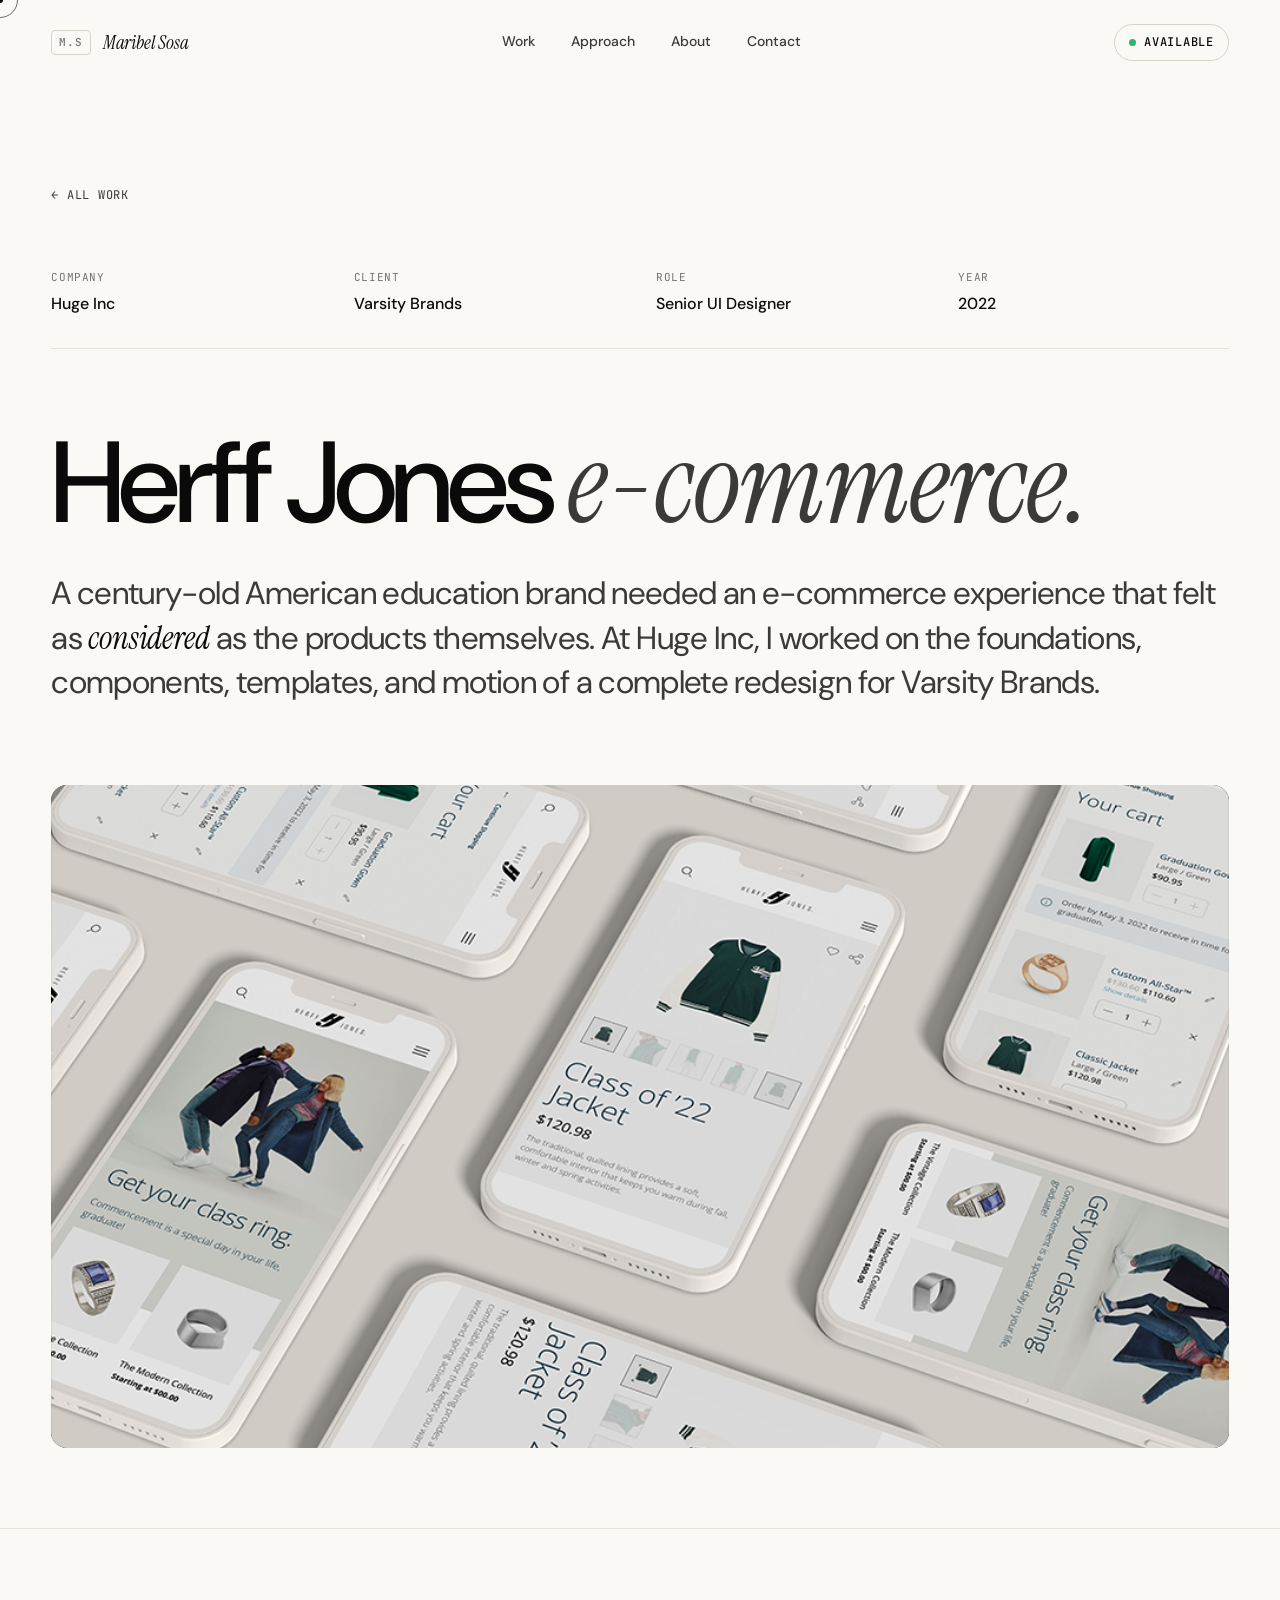
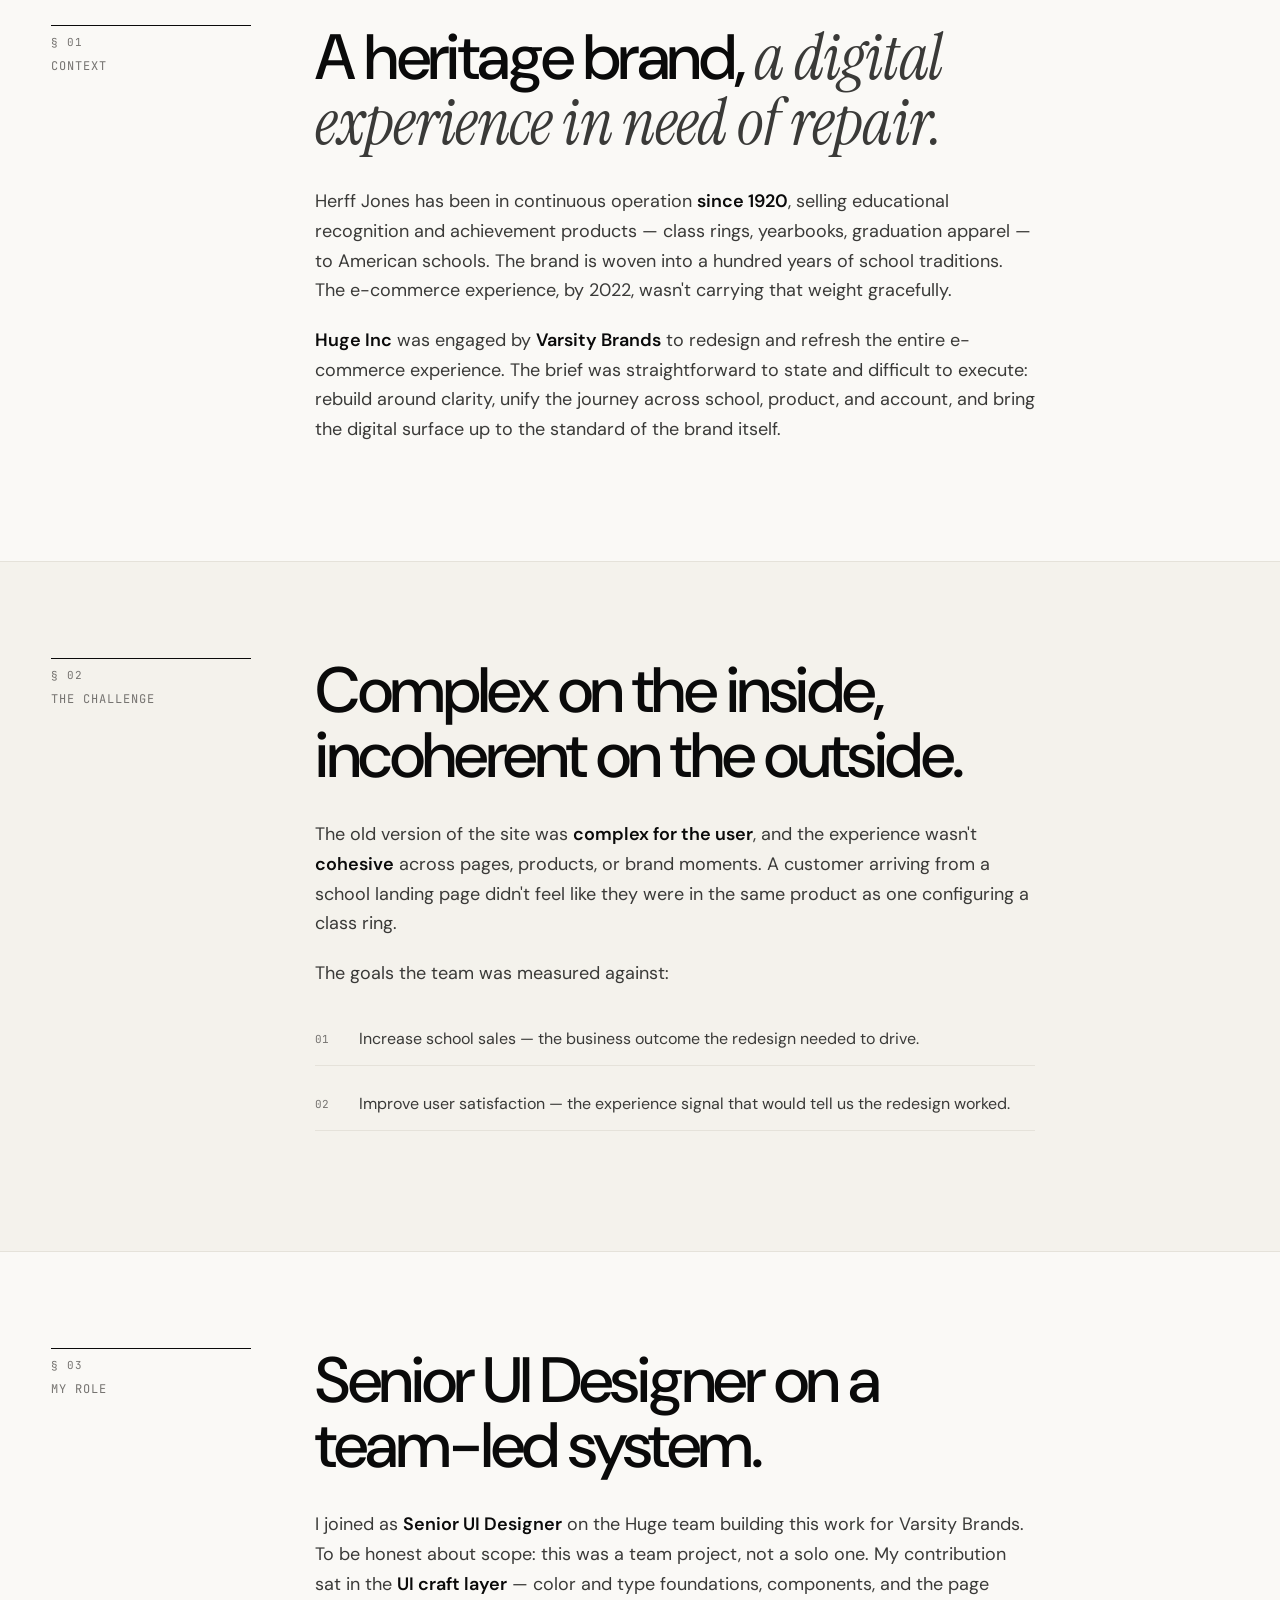
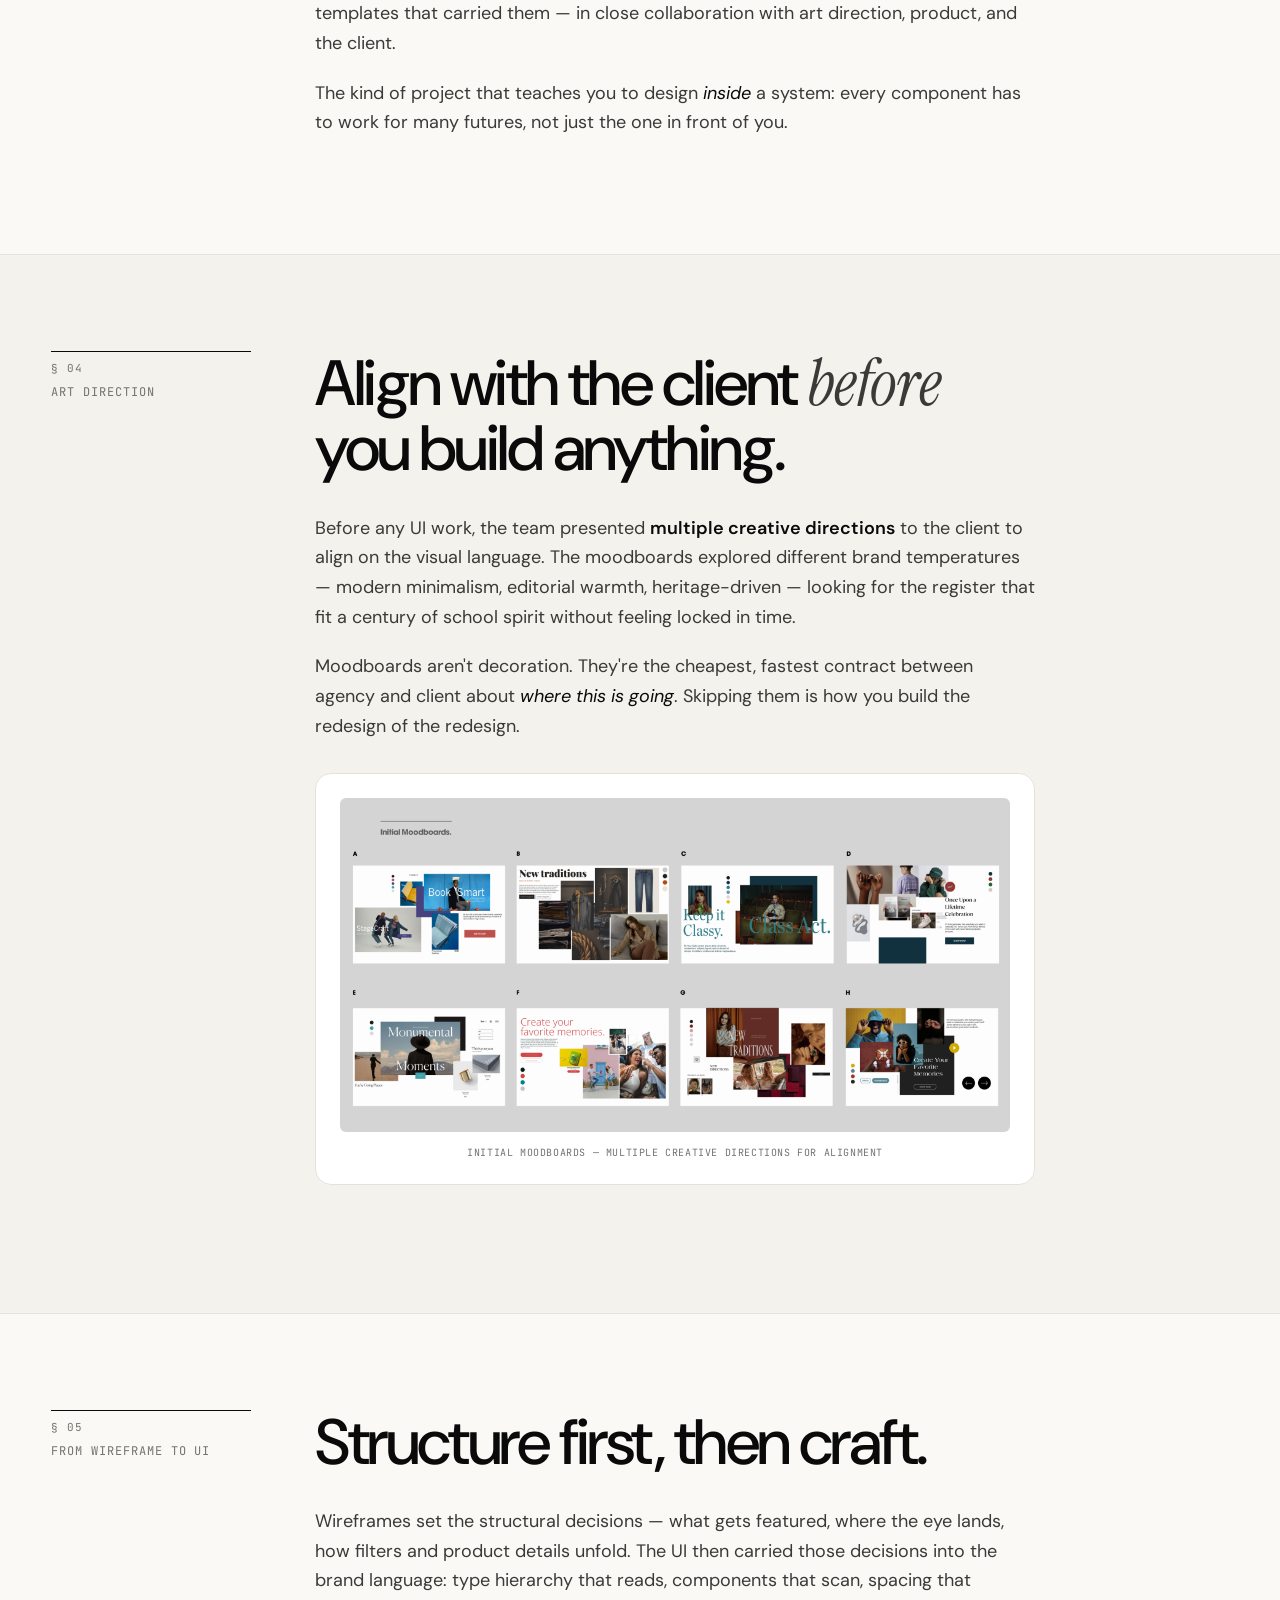
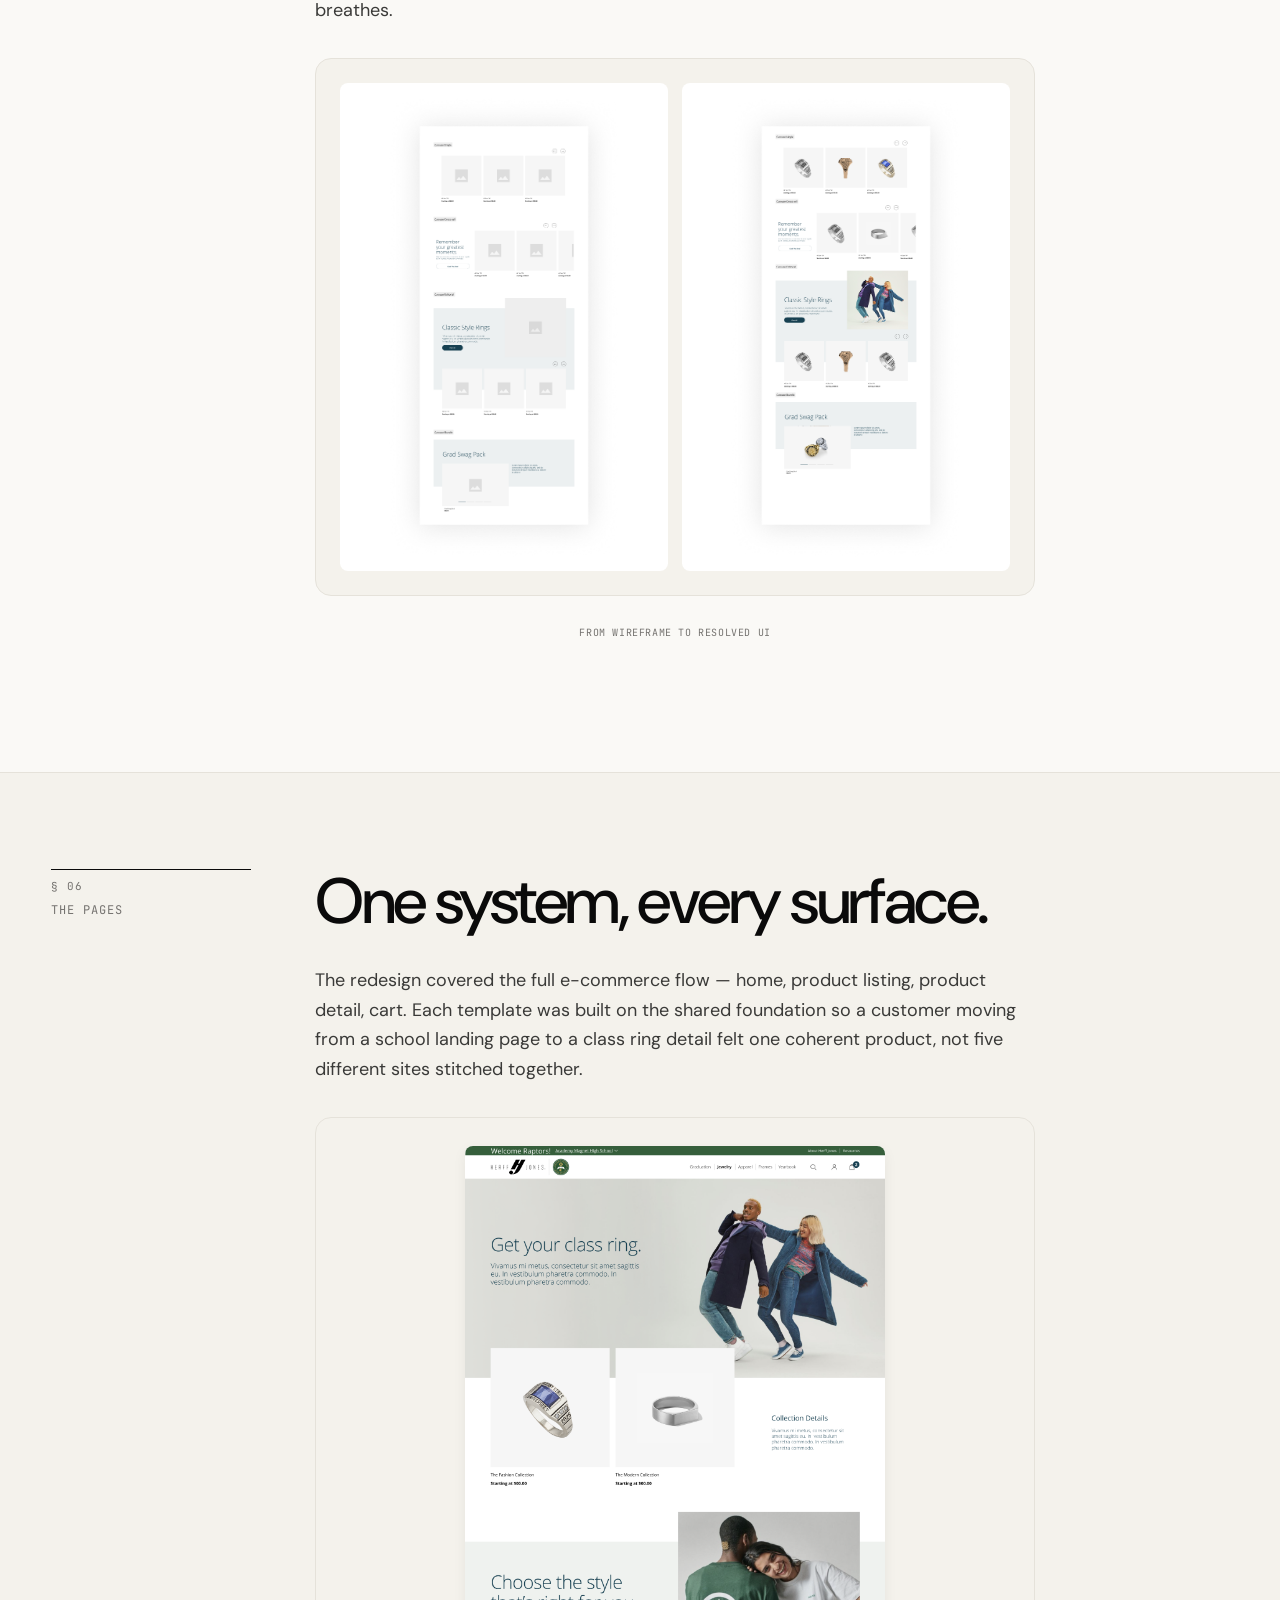
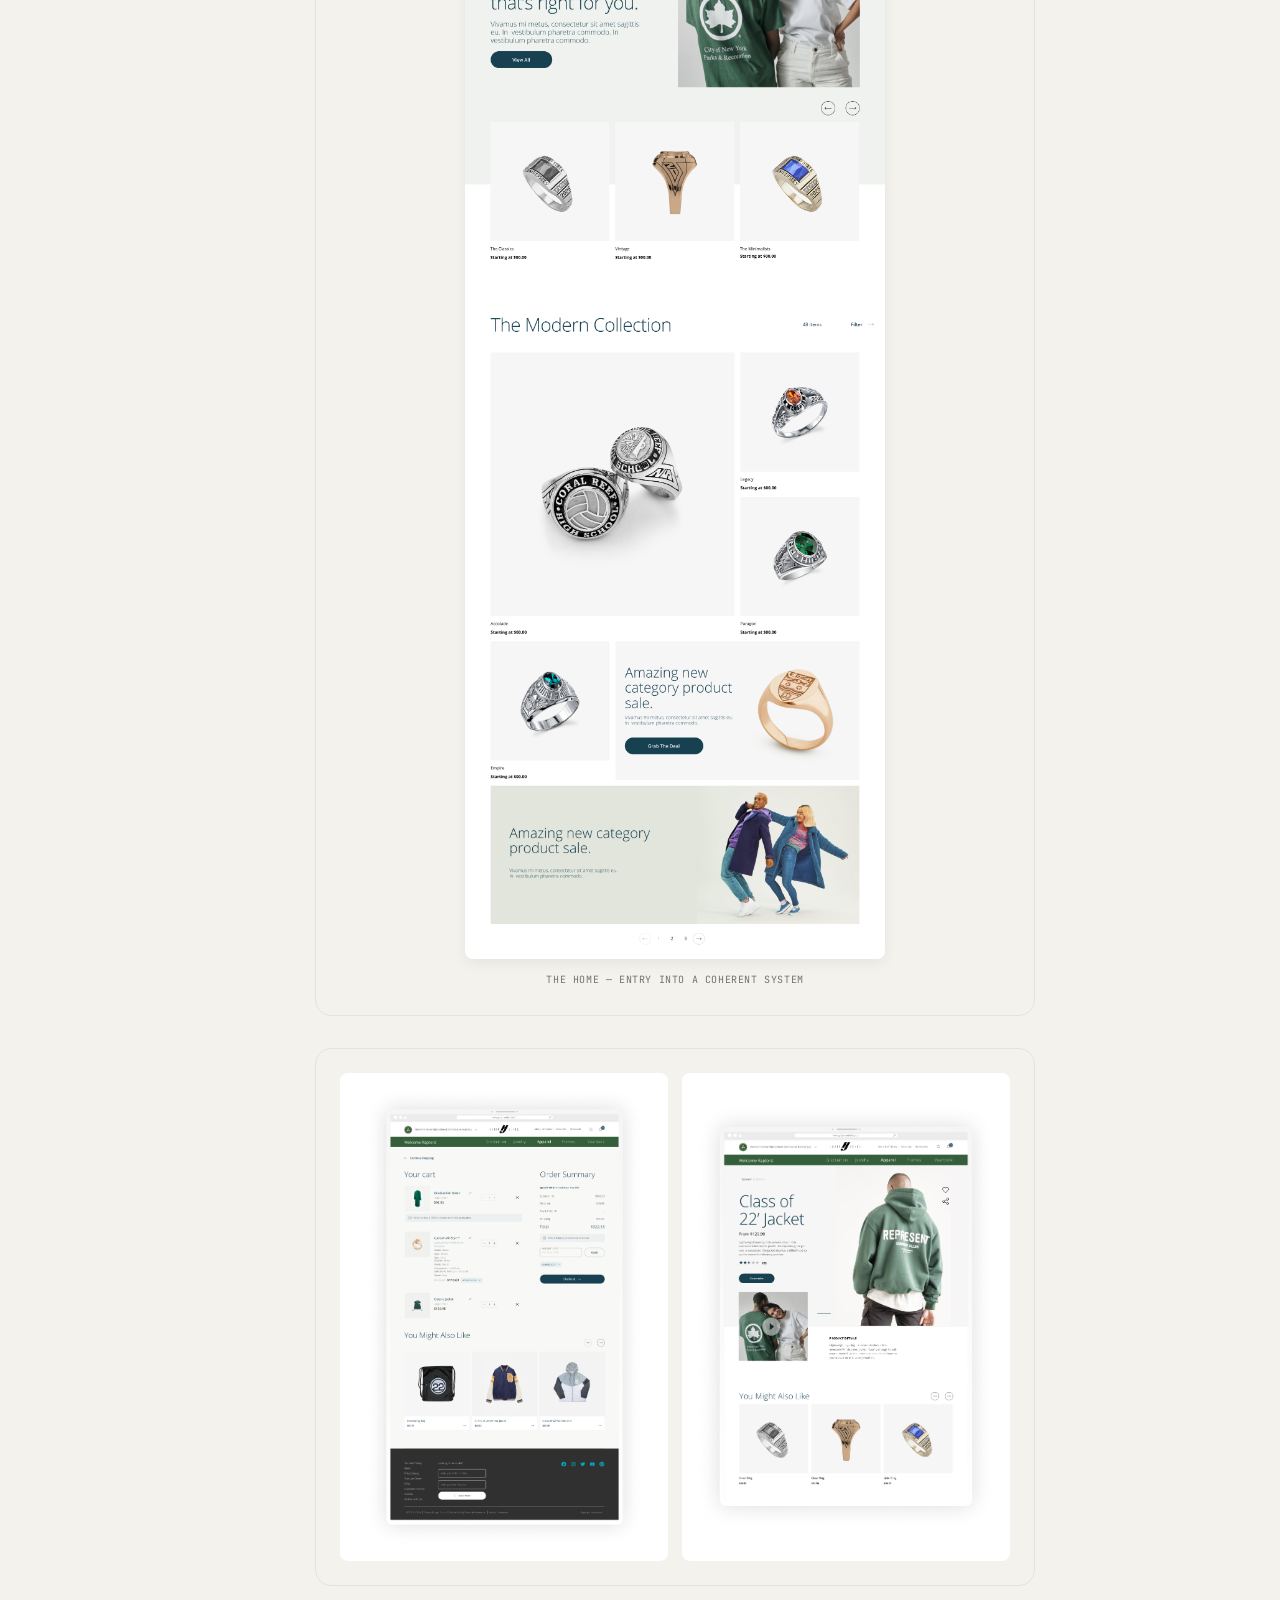
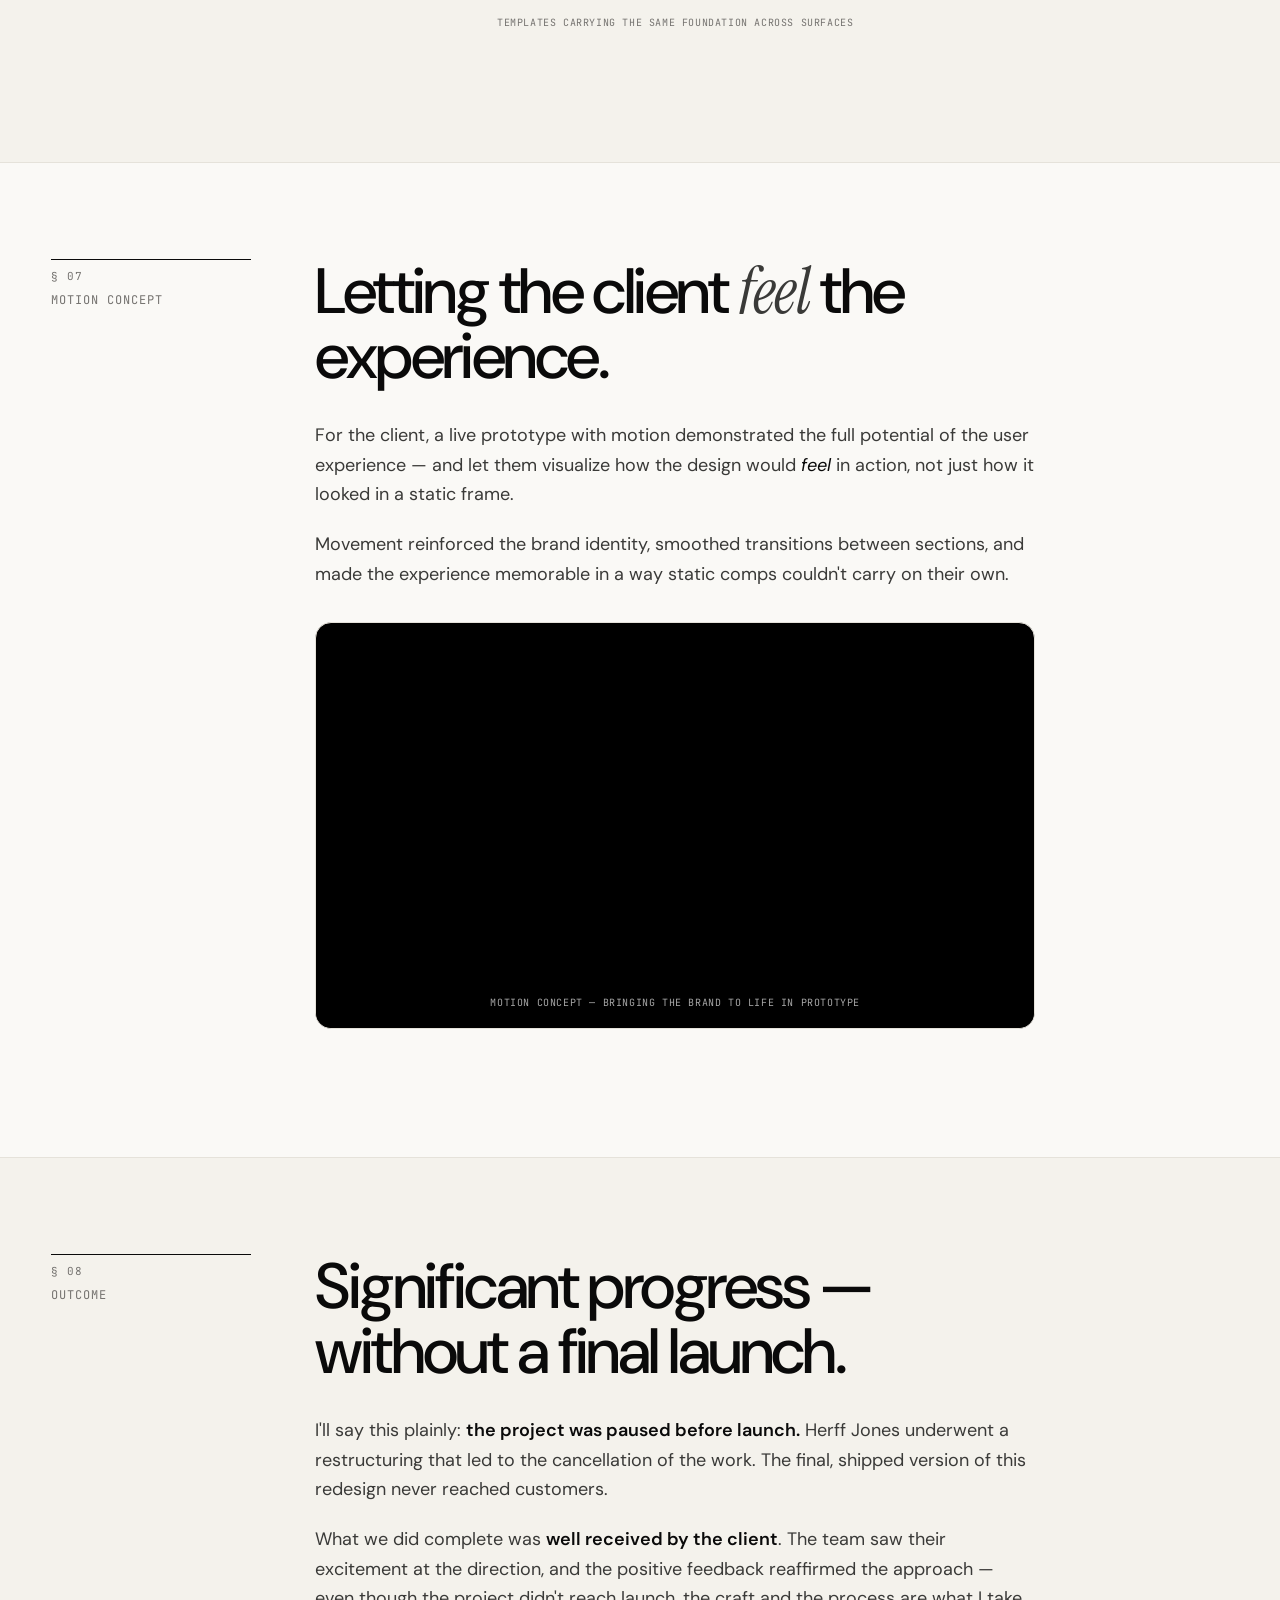
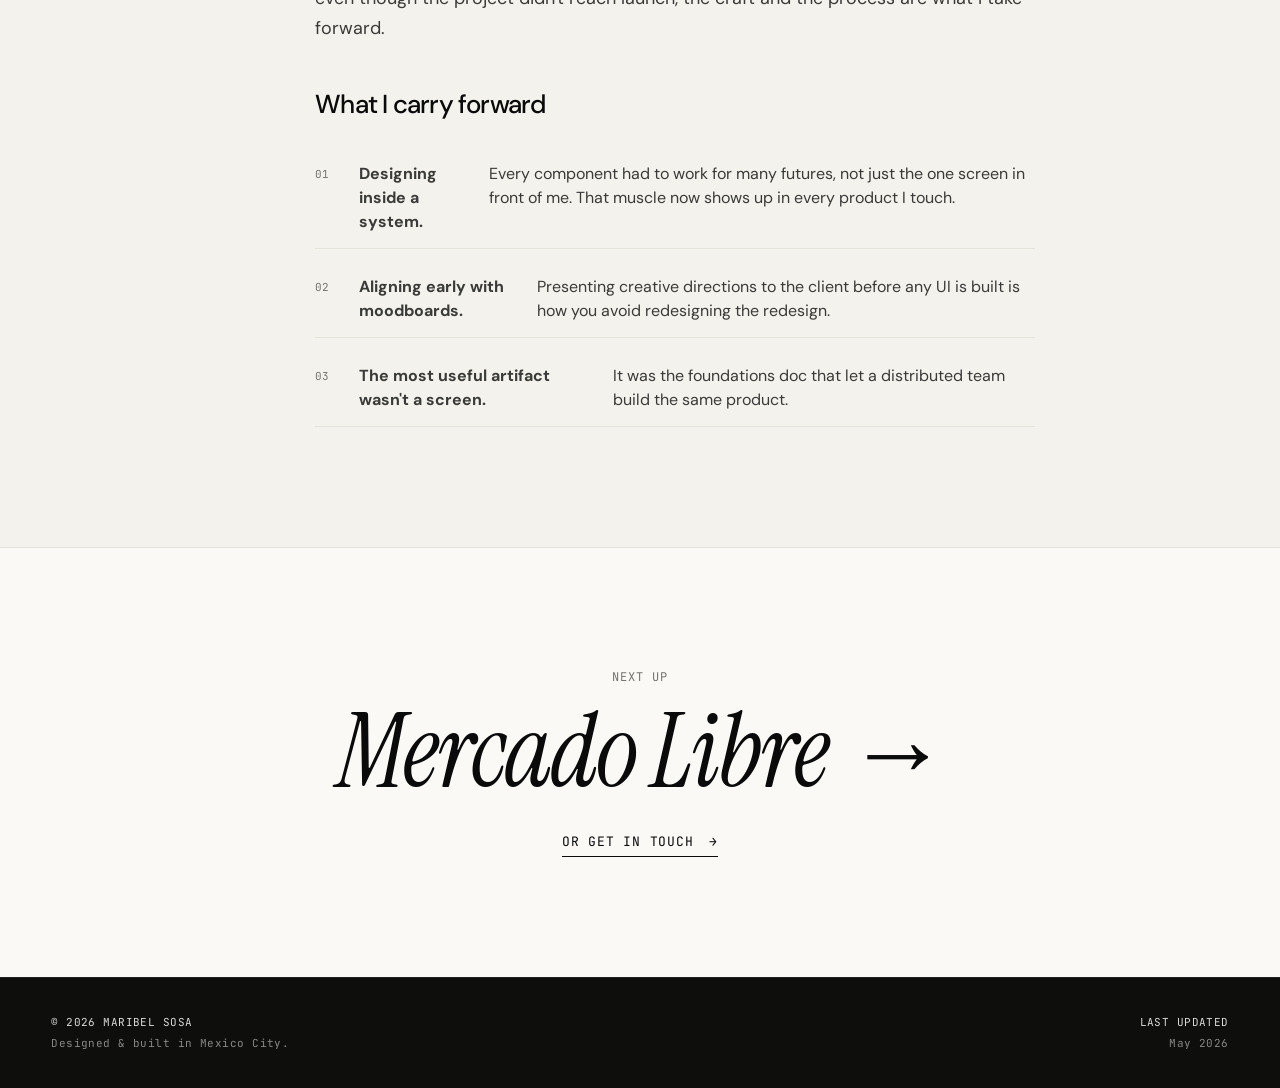
==== commit bc79cd4c: "Sync latest portfolio state from Cowork — Mercado Libre + marquee + meli-hero, clean up orphan files" ====
--- a/maribel-portfolio/herff-jones.html
+++ b/maribel-portfolio/herff-jones.html
@@ -275,7 +275,7 @@
       <div class="case-next__inner">
         <span class="case-next__label">Next up</span>
         <div>
-          <a href="stori.html" class="case-next__title" data-link>Stori Referrals →</a>
+          <a href="mercado-libre.html" class="case-next__title" data-link>Mercado Libre →</a>
         </div>
         <div>
           <a href="index.html#contact" class="case-next__cta" data-link>
--- a/maribel-portfolio/styles.css
+++ b/maribel-portfolio/styles.css
@@ -1734,6 +1734,146 @@
 .project__visual-frame--shein { background: #121212; }
 .project__visual-frame--herff { background: #ede5d8; }
 
+/* Kinetic marquee — editorial serif italic scrolling band */
+.marquee {
+  overflow: hidden;
+  padding: 44px 0;
+  border-top: 1px solid var(--border);
+  border-bottom: 1px solid var(--border);
+  background: var(--bg);
+  position: relative;
+  z-index: 1;
+}
+.marquee__track {
+  display: flex;
+  align-items: center;
+  gap: 32px;
+  width: max-content;
+  animation: marquee-scroll 55s linear infinite;
+  will-change: transform;
+}
+.marquee:hover .marquee__track {
+  animation-play-state: paused;
+}
+.marquee__item {
+  font-family: var(--font-serif);
+  font-size: clamp(36px, 5.5vw, 72px);
+  font-style: italic;
+  font-weight: 400;
+  line-height: 1;
+  letter-spacing: -0.02em;
+  color: var(--ink);
+  white-space: nowrap;
+  flex-shrink: 0;
+}
+.marquee__dot {
+  font-family: var(--font-mono);
+  font-size: clamp(18px, 2vw, 24px);
+  color: var(--ink-muted);
+  flex-shrink: 0;
+  line-height: 1;
+  transform: translateY(-4px);
+}
+@keyframes marquee-scroll {
+  from { transform: translateX(0); }
+  to { transform: translateX(-50%); }
+}
+@media (prefers-reduced-motion: reduce) {
+  .marquee__track {
+    animation: none;
+    transform: translateX(0);
+  }
+}
+
+/* Editorial quote hook — dark full-bleed section after the hero */
+.case-hook {
+  padding: 96px var(--gutter);
+  background: linear-gradient(135deg, #1a2749 0%, #0e1626 100%);
+  text-align: center;
+  color: #fff;
+}
+.case-hook__inner {
+  max-width: 900px;
+  margin: 0 auto;
+}
+.case-hook__kicker {
+  display: block;
+  font-family: var(--font-mono);
+  font-size: 12px;
+  letter-spacing: 0.08em;
+  text-transform: uppercase;
+  color: rgba(255,255,255,0.5);
+  margin-bottom: 28px;
+}
+.case-hook__quote {
+  font-family: var(--font-serif);
+  font-size: clamp(28px, 4.5vw, 60px);
+  line-height: 1.15;
+  color: #fff;
+  font-style: normal;
+  font-weight: 400;
+  margin: 0 auto;
+  max-width: 22ch;
+  letter-spacing: -0.01em;
+}
+.case-hook__quote em {
+  font-style: italic;
+  color: #FFE600;
+}
+@media (max-width: 700px) {
+  .case-hook { padding: 64px var(--gutter); }
+}
+
+/* NDA / confidentiality callout */
+.case-nda {
+  margin: 40px 0 8px;
+  padding: 24px 28px;
+  border: 1px solid var(--border-strong);
+  border-radius: 12px;
+  background: var(--bg-elevated);
+}
+.case-nda__label {
+  display: block;
+  font-family: var(--font-mono);
+  font-size: 11px;
+  letter-spacing: 0.08em;
+  text-transform: uppercase;
+  color: var(--ink-muted);
+  margin-bottom: 10px;
+}
+.case-nda__body {
+  font-size: 15px;
+  line-height: 1.55;
+  color: var(--ink-secondary);
+  margin: 0;
+}
+
+/* Abstract stats (no numbers — descriptors) */
+.case-stats--abstract {
+  grid-template-columns: 1fr 1fr;
+}
+.case-stats--abstract .stat__value {
+  font-size: clamp(24px, 3vw, 34px);
+  letter-spacing: -0.02em;
+}
+@media (max-width: 700px) {
+  .case-stats--abstract { grid-template-columns: 1fr; }
+}
+
+/* Mercado Libre project card frame */
+.project__visual-frame--ml {
+  background: linear-gradient(135deg, #1a2749 0%, #0e1626 100%);
+  display: flex;
+  align-items: center;
+  justify-content: center;
+}
+.ml-mark {
+  width: 62%;
+  height: auto;
+  max-width: 260px;
+  aspect-ratio: 1;
+}
+
 /* Decorative transparent PNG — no container background */
 .case-decoration {
   margin: 40px 0 24px;
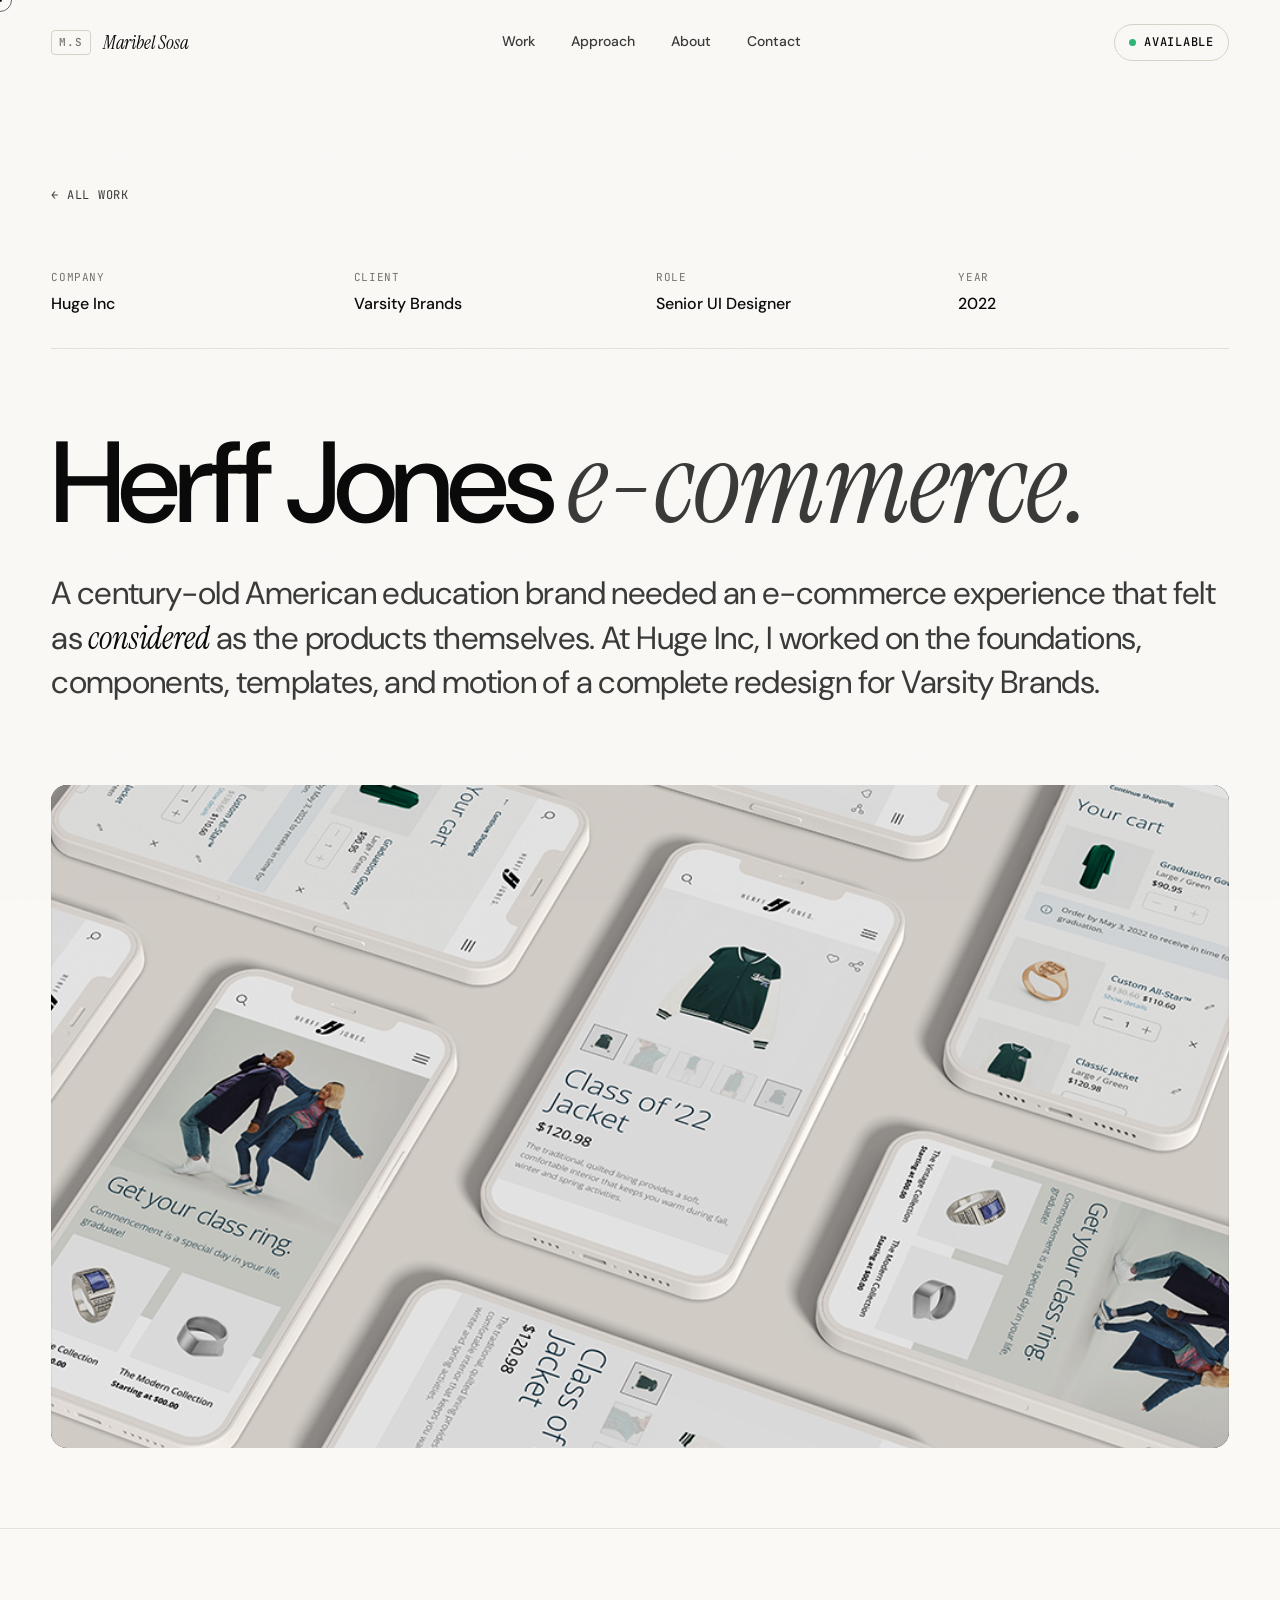
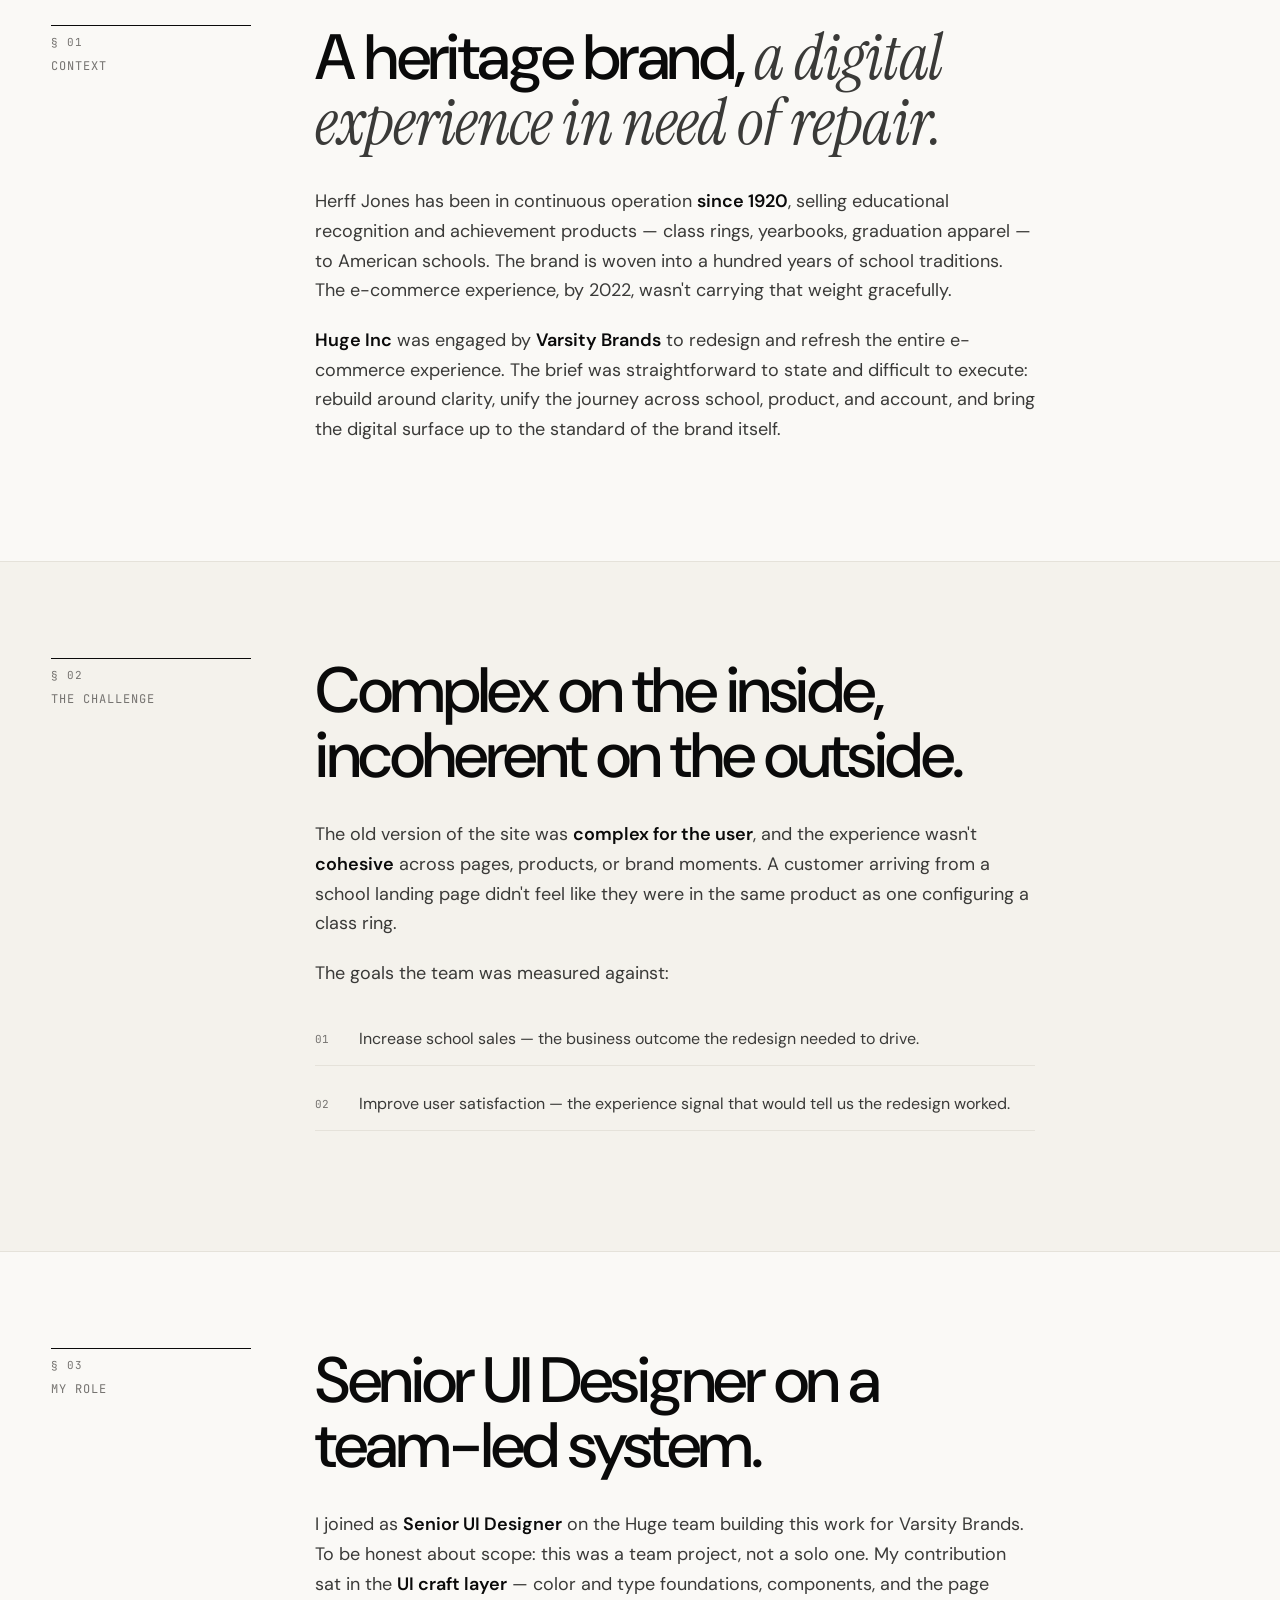
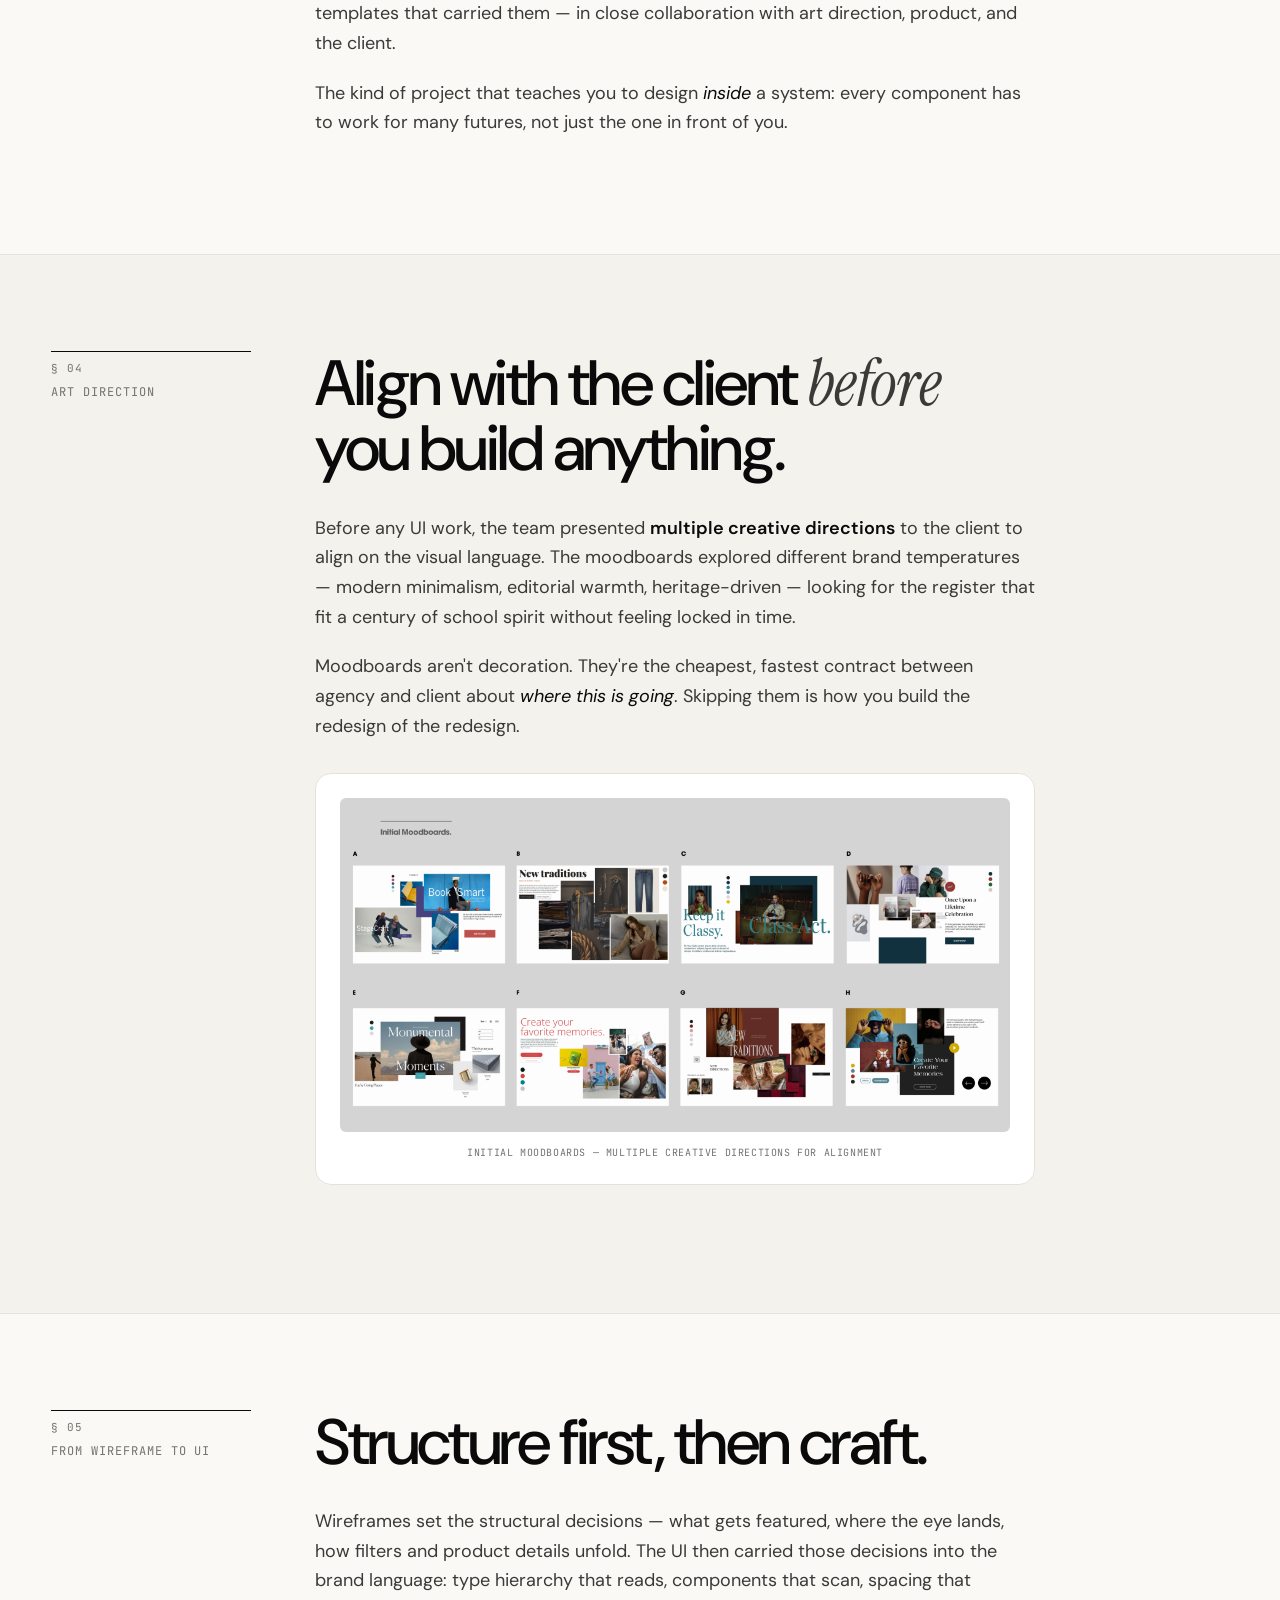
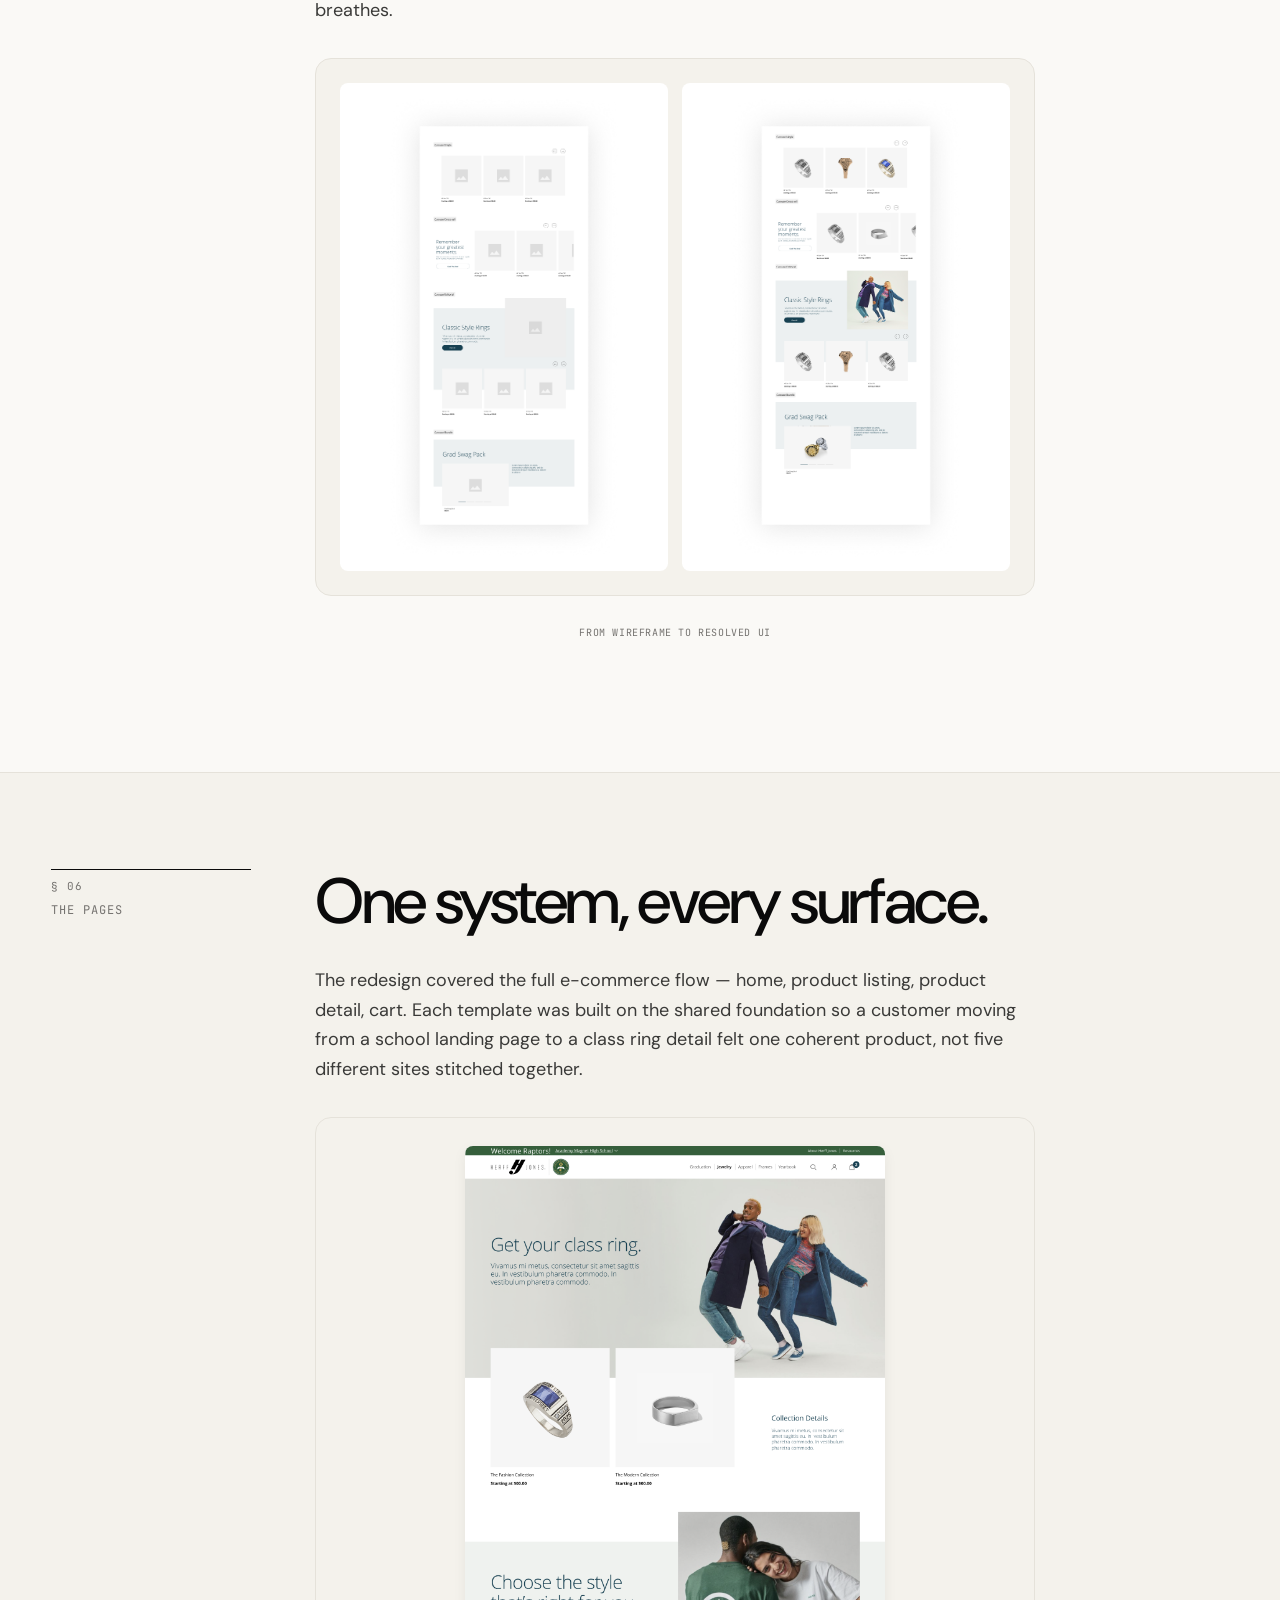
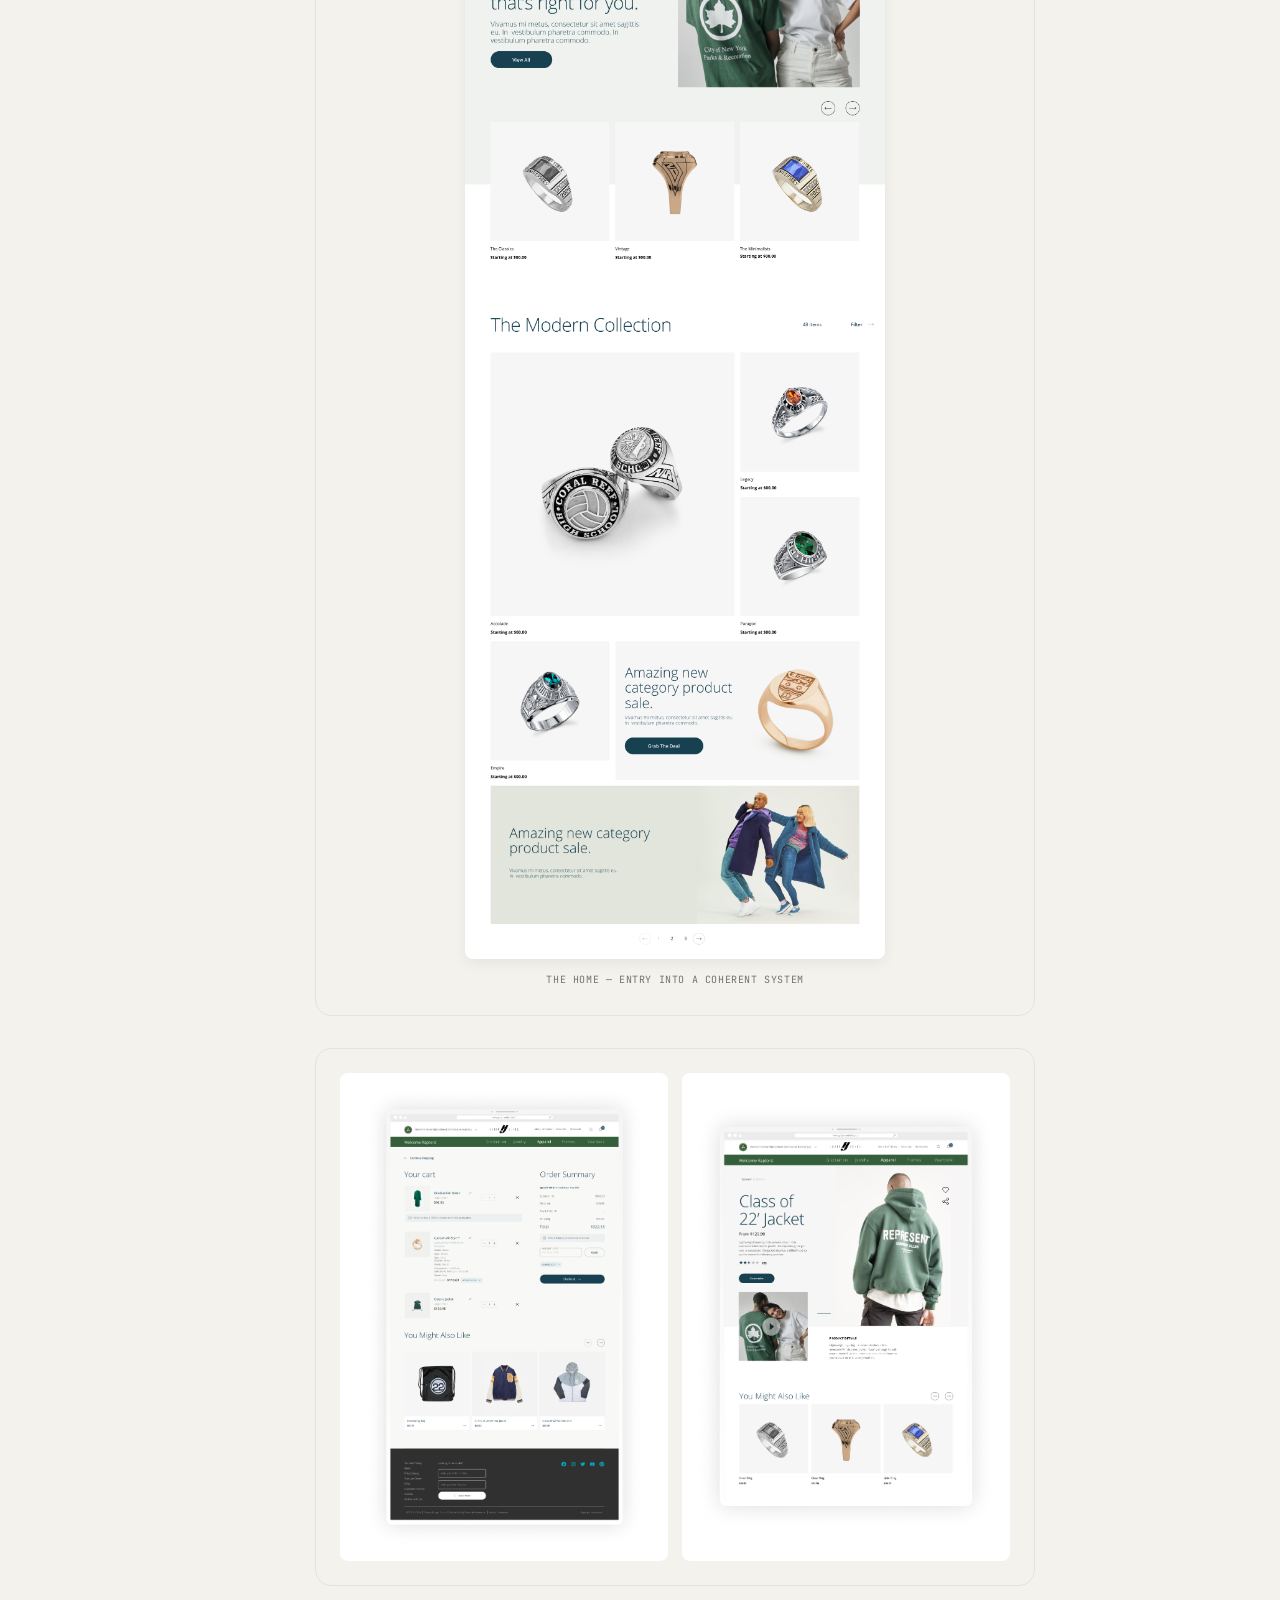
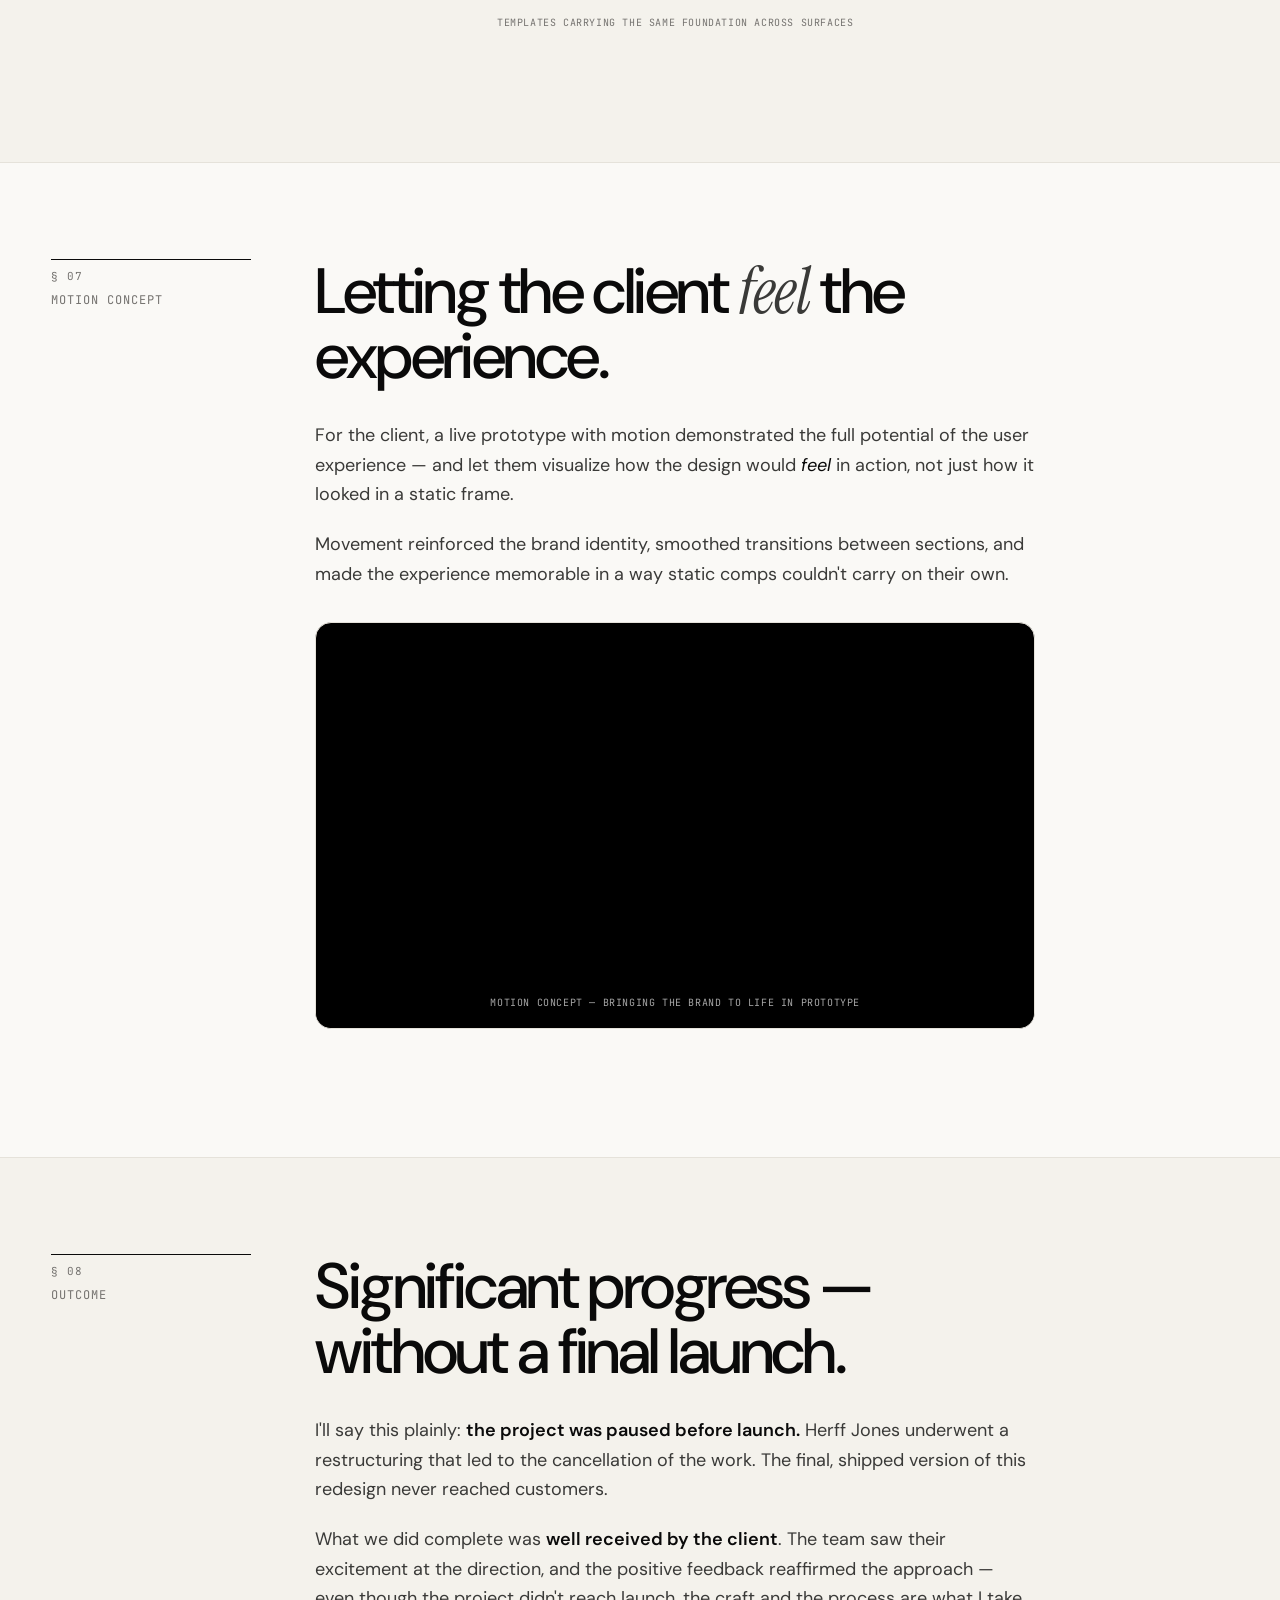
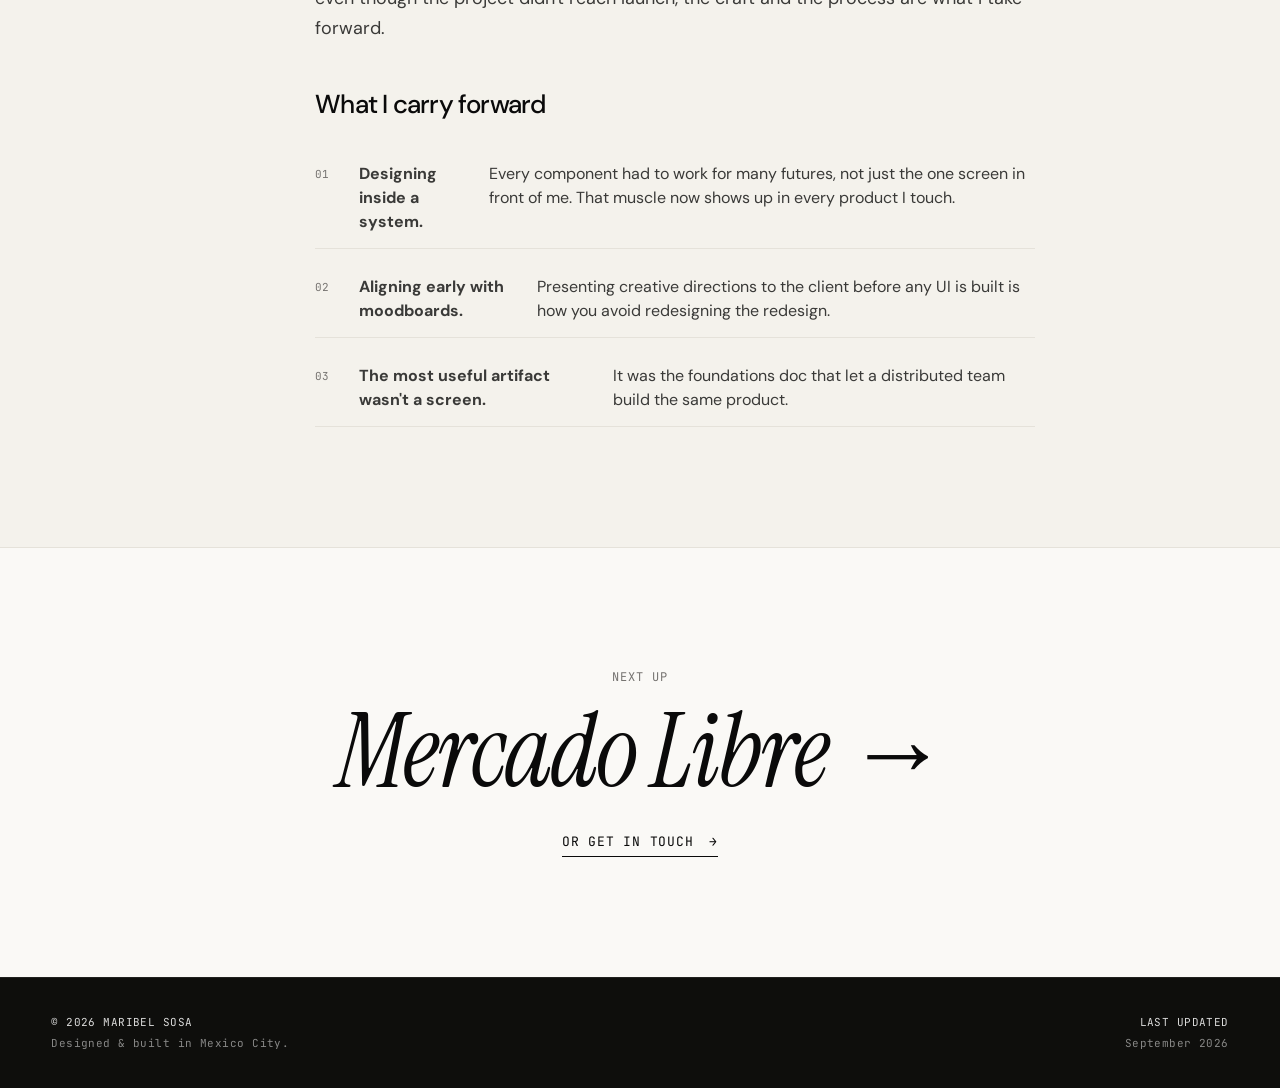
==== commit c2f08e31: "Update footer 'Last updated' to September 2026 across all pages" ====
--- a/maribel-portfolio/herff-jones.html
+++ b/maribel-portfolio/herff-jones.html
@@ -295,7 +295,7 @@
       </div>
       <div class="footer__col footer__col--right">
         <span class="footer__label">Last updated</span>
-        <span class="footer__sub">May 2026</span>
+        <span class="footer__sub">September 2026</span>
       </div>
     </div>
   </footer>
--- a/maribel-portfolio/styles.css
+++ b/maribel-portfolio/styles.css
@@ -74,6 +74,19 @@
   color: var(--bg);
 }
 
+/* -------- Grain texture (frontend-design skill test) -------- */
+body::before {
+  content: "";
+  position: fixed;
+  inset: 0;
+  z-index: 9990;
+  pointer-events: none;
+  opacity: 0.035;
+  mix-blend-mode: multiply;
+  background-image: url("data:image/svg+xml,%3Csvg xmlns='http://www.w3.org/2000/svg' width='200' height='200'%3E%3Cfilter id='n'%3E%3CfeTurbulence type='fractalNoise' baseFrequency='0.9' numOctaves='2' stitchTiles='stitch'/%3E%3C/filter%3E%3Crect width='100%25' height='100%25' filter='url(%23n)'/%3E%3C/svg%3E");
+  background-repeat: repeat;
+}
+
 /* -------- Custom cursor -------- */
 .cursor, .cursor-trail {
   position: fixed;
@@ -86,20 +99,20 @@
   mix-blend-mode: difference;
 }
 .cursor {
-  width: 6px;
-  height: 6px;
+  width: 4px;
+  height: 4px;
   background: #fff;
   transform: translate(-50%, -50%);
 }
 .cursor-trail {
-  width: 36px;
-  height: 36px;
+  width: 24px;
+  height: 24px;
   border: 1px solid #fff;
   transform: translate(-50%, -50%);
   opacity: 0.6;
 }
-.cursor.is-hover { width: 14px; height: 14px; }
-.cursor-trail.is-hover { width: 64px; height: 64px; opacity: 0.9; }
+.cursor.is-hover { width: 9px; height: 9px; }
+.cursor-trail.is-hover { width: 43px; height: 43px; opacity: 0.9; }
 .cursor.is-hidden, .cursor-trail.is-hidden { opacity: 0; }
 
 @media (hover: none), (max-width: 900px) {
@@ -1656,6 +1669,11 @@
   background-position: center;
   background-repeat: no-repeat;
 }
+.project__visual-frame .media-img,
+.case-cover .media-img {
+  transition: background-position 100ms linear;
+  will-change: background-position;
+}
 .media-img--contain { background-size: contain; }
 .media-img--padded { padding: 8%; box-sizing: border-box; background-clip: content-box; }
 
